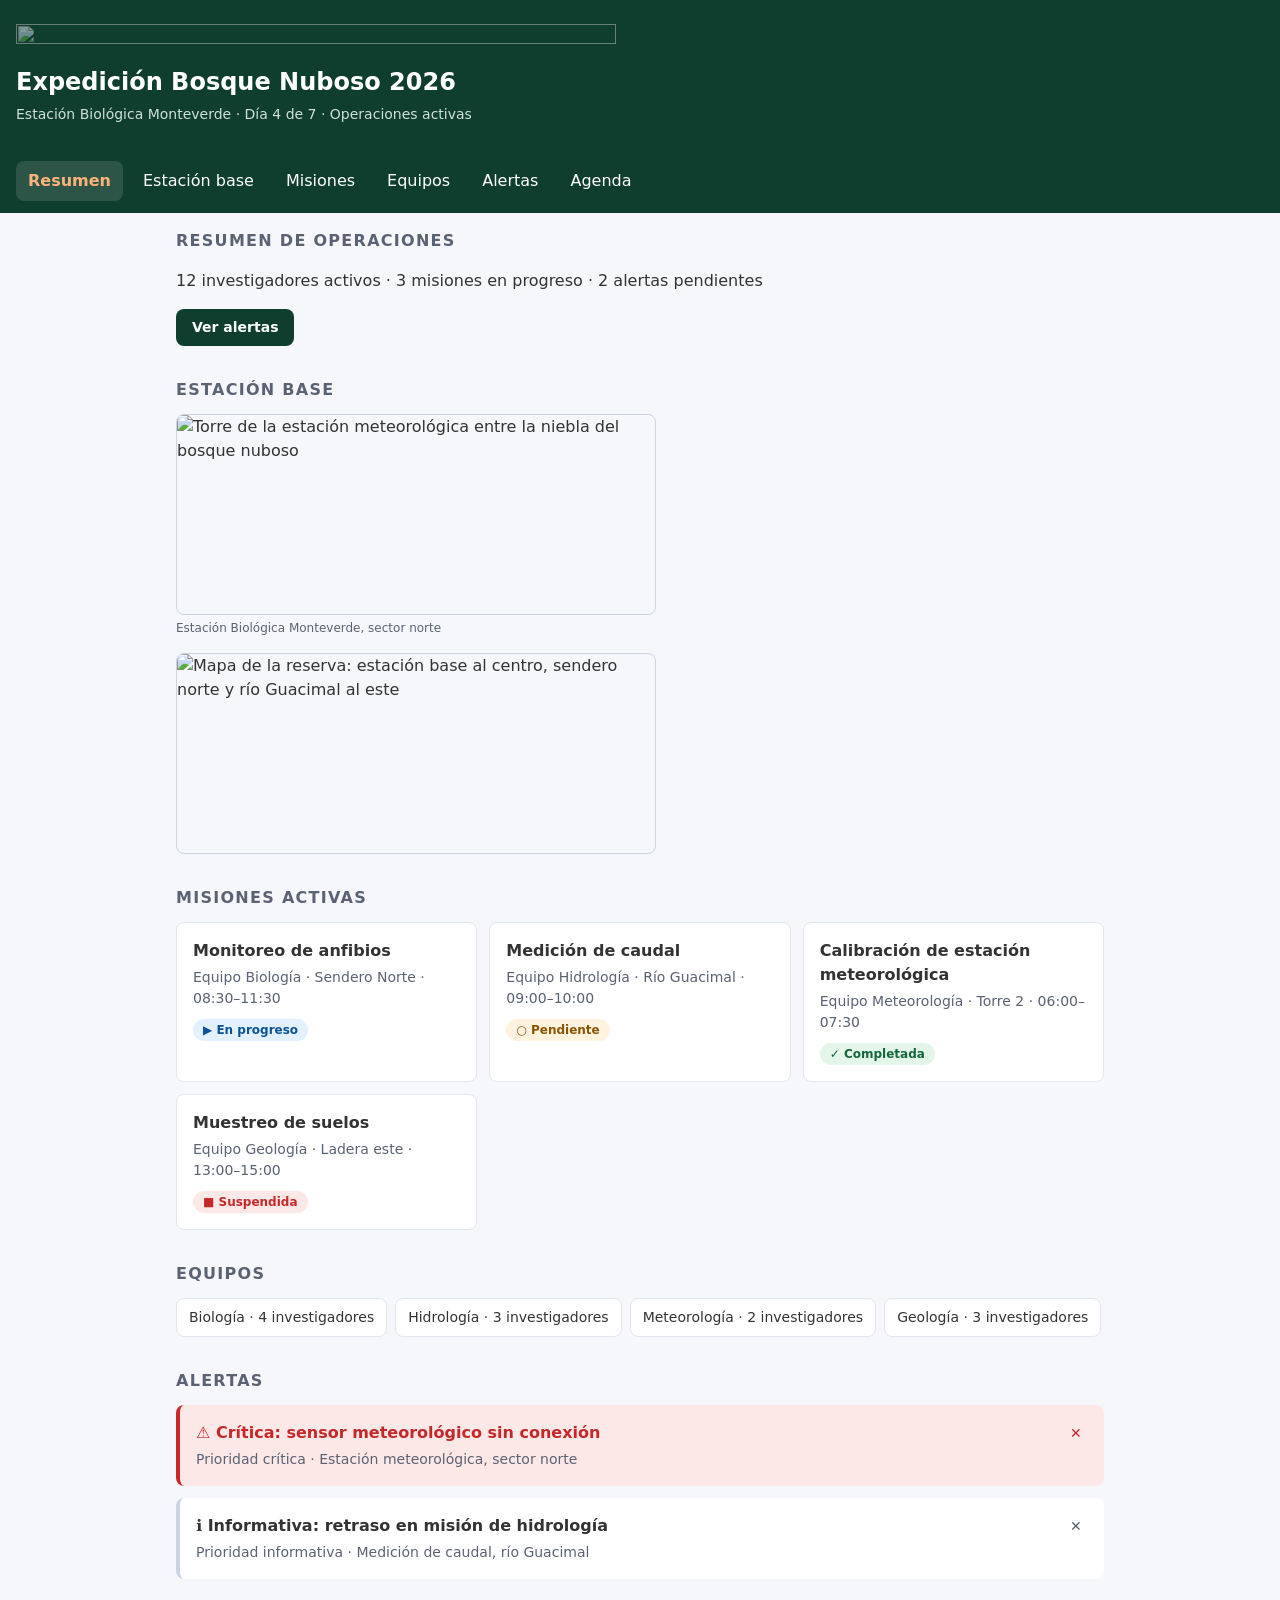
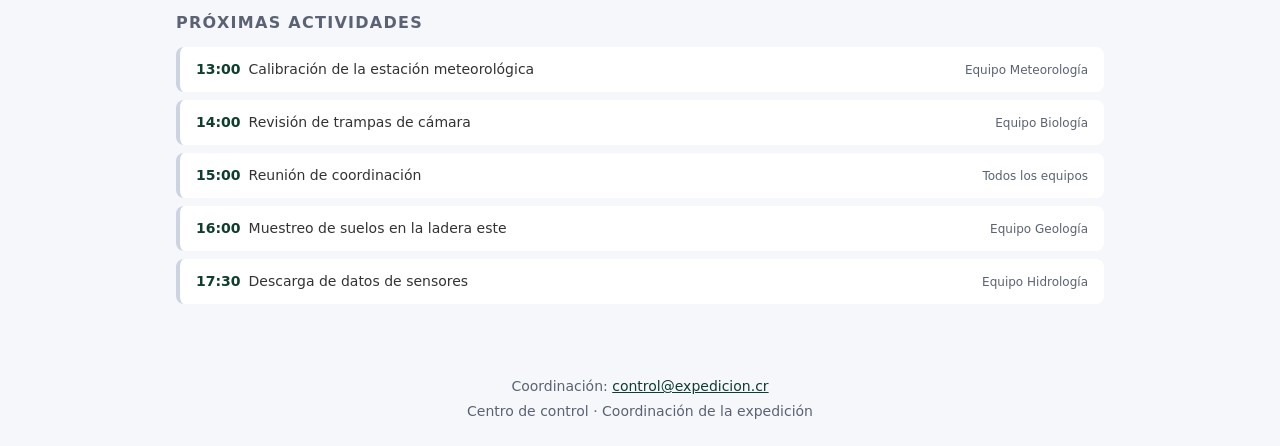
==== caso1/index.html @ a25b5329 "Agregar contraste y CSS basico para caso1" ====
<!DOCTYPE html>
<html lang="es">
<head>
  <meta charset="UTF-8">
  <meta name="viewport" content="width=device-width, initial-scale=1.0">
  <title>Centro de control · Expedición Bosque Nuboso 2026</title>
  <link rel="stylesheet" href="css/estilos.css">
</head>
<body>
<header>
  <img class="decorativa" src="https://placeholder.com" width="600" height="24" alt="">
  <h1>Expedición Bosque Nuboso 2026</h1>
  <p>Estación Biológica Monteverde · Día 4 de 7 · Operaciones activas</p>
</header>
<nav class="nav" aria-label="Principal">
  <ul class="nav__lista">
    <li><a class="nav__enlace" href="#resumen" aria-current="page">Resumen</a></li>
    <li><a class="nav__enlace" href="#estacion">Estación base</a></li>
    <li><a class="nav__enlace" href="#misiones">Misiones</a></li>
    <li><a class="nav__enlace" href="#equipos">Equipos</a></li>
    <li><a class="nav__enlace" href="#alertas">Alertas</a></li>
    <li><a class="nav__enlace" href="#agenda">Agenda</a></li>
  </ul>
</nav>
<main id="contenido">
  <section id="resumen" aria-labelledby="t-resumen">
    <h2 id="t-resumen">Resumen de operaciones</h2>
    <p>12 investigadores activos · 3 misiones en progreso · 2 alertas pendientes</p>
    <a class="boton" href="#alertas">Ver alertas</a>
  </section>

  <section id="estacion" aria-labelledby="t-estacion">
    <h2 id="t-estacion">Estación base</h2>

    <figure>
      <img class="foto"
           src="https://placeholder.com"
           width="480" height="200"
           alt="Torre de la estación meteorológica entre la niebla del bosque nuboso">
      <figcaption>Estación Biológica Monteverde, sector norte</figcaption>
    </figure>

    <img class="mapa"
         src="https://placeholder.com"
         width="480" height="200"
         alt="Mapa de la reserva: estación base al centro, sendero norte y río Guacimal al este">
  </section>

  <section id="misiones" aria-labelledby="t-misiones">
    <h2 id="t-misiones">Misiones activas</h2>
    <ul class="misiones">
      <li><article>
        <h3>Monitoreo de anfibios</h3>
        <p>Equipo Biología · Sendero Norte · <time datetime="08:30">08:30</time>–<time datetime="11:30">11:30</time></p>
        <span class="estado estado--progreso"><span aria-hidden="true">▶</span> En progreso</span>
      </article></li>
      <li><article>
        <h3>Medición de caudal</h3>
        <p>Equipo Hidrología · Río Guacimal · <time datetime="09:00">09:00</time>–<time datetime="10:00">10:00</time></p>
        <span class="estado estado--pendiente"><span aria-hidden="true">○</span> Pendiente</span>
      </article></li>
      <li><article>
        <h3>Calibración de estación meteorológica</h3>
        <p>Equipo Meteorología · Torre 2 · <time datetime="06:00">06:00</time>–<time datetime="07:30">07:30</time></p>
        <span class="estado estado--completada"><span aria-hidden="true">✓</span> Completada</span>
      </article></li>
      <li><article>
        <h3>Muestreo de suelos</h3>
        <p>Equipo Geología · Ladera este · <time datetime="13:00">13:00</time>–<time datetime="15:00">15:00</time></p>
        <span class="estado estado--suspendida"><span aria-hidden="true">■</span> Suspendida</span>
      </article></li>
    </ul>
  </section>

  <section id="equipos" aria-labelledby="t-equipos">
    <h2 id="t-equipos">Equipos</h2>
    <ul class="equipos">
      <li>Biología · 4 investigadores</li>
      <li>Hidrología · 3 investigadores</li>
      <li>Meteorología · 2 investigadores</li>
      <li>Geología · 3 investigadores</li>
    </ul>
  </section>

  <section id="alertas" aria-labelledby="t-alertas">
    <h2 id="t-alertas">Alertas</h2>

    <article class="alerta alerta--critica">
      <h3 class="alerta__titulo"><span aria-hidden="true">⚠</span> Crítica: sensor meteorológico sin conexión</h3>
      <p class="alerta__texto">Prioridad crítica · Estación meteorológica, sector norte</p>
      <button type="button" class="cerrar" aria-label="Cerrar alerta: sensor meteorológico sin conexión">
        <span aria-hidden="true">✕</span>
      </button>
    </article>

    <article class="alerta">
      <h3 class="alerta__titulo"><span aria-hidden="true">ℹ</span> Informativa: retraso en misión de hidrología</h3>
      <p class="alerta__texto">Prioridad informativa · Medición de caudal, río Guacimal</p>
      <button type="button" class="cerrar" aria-label="Cerrar alerta: retraso en misión de hidrología">
        <span aria-hidden="true">✕</span>
      </button>
    </article>
  </section>

  <section id="agenda" aria-labelledby="t-agenda">
    <h2 id="t-agenda">Próximas actividades</h2>
    <ol class="agenda">
      <li><time datetime="13:00">13:00</time> Calibración de la estación meteorológica <span class="equipo">Equipo Meteorología</span></li>
      <li><time datetime="14:00">14:00</time> Revisión de trampas de cámara <span class="equipo">Equipo Biología</span></li>
      <li><time datetime="15:00">15:00</time> Reunión de coordinación <span class="equipo">Todos los equipos</span></li>
      <li><time datetime="16:00">16:00</time> Muestreo de suelos en la ladera este <span class="equipo">Equipo Geología</span></li>
      <li><time datetime="17:30">17:30</time> Descarga de datos de sensores <span class="equipo">Equipo Hidrología</span></li>
    </ol>
  </section>

</main>

<footer>
  <address>Coordinación: <a href="mailto:control@expedicion.cr">control@expedicion.cr</a></address>
  <p>Centro de control · Coordinación de la expedición</p>
</footer>

</body>
</html>
---- caso1/css/estilos.css ----
*, *::before, *::after { box-sizing: border-box; }

:root {
  /* Colores */
  --color-primario: #0f3d2e;
  /* Fondo y superficies */
  --color-fondo: #f6f7fb;
  --color-superficie: #fff;
  --color-borde: #cdd3e3;
  /* Texto */
  --color-texto: #1f2430;
  --color-texto-suave: #5b6273;
  --color-texto-invertido: #fff;
  /* Espaciado */
  --espacio-2: .5rem;
  --espacio-3: 1rem;
  --espacio-4: 1.5rem;
  /* Radios */
  --radio: .75rem;
}

/*  Base  */
body {
    margin: 0;
    font-family: system-ui, sans-serif;
    background: #f6f7fb;
    color: #333;
    line-height: 1.5;
}

main {
    max-width: 60rem;
    margin: 0 auto;
    padding: 1rem;
}

main section {
    margin-bottom: 2rem;
}

h2 {
    margin: 0 0 .75rem;
    font-size: 1rem;
    text-transform: uppercase;
    letter-spacing: .08em;
    color: #5b6273;
}

img {
    max-width: 100%;
    height: auto;
}

/*  Cabecera  */
header {
    background: #0f3d2e;
    color: #fff;
    padding: 1.5rem 1rem;
}

header h1 {
    margin: 0 0 .25rem;
    font-size: 1.5rem;
}

header p {
    margin: 0;
    font-size: .875rem;
    color: #cfe0d8;
}

.decorativa {
    display: block;
    margin-bottom: 1rem;
    opacity: .5;
}

/*  Navegación  */
.nav {
    background: #0f3d2e;
    padding: .75rem 1rem;
}

.nav__lista {
    list-style: none;
    margin: 0;
    padding: 0;
    display: flex;
    flex-wrap: wrap;
    gap: .5rem;
}

.nav__enlace {
    color: #fff;
    text-decoration: none;
    display: block;
    padding: .5rem .75rem;
    border-radius: .5rem;
}

.nav__enlace:hover,
.nav__enlace:focus-visible {
    background: rgba(255, 255, 255, .2);
    outline: 2px solid #ffd54f;
    outline-offset: 2px;
}

.nav__enlace[aria-current="page"] {
    color: #ffb27a;
    background: rgba(255, 255, 255, .12);
    font-weight: 700;
}

/*  Botón  */
.boton {
    display: inline-block;
    padding: .5rem 1rem;
    border-radius: .5rem;
    background: #0f3d2e;
    color: #fff;
    text-decoration: none;
    font-size: .875rem;
    font-weight: 600;
}

.boton:hover {
    background: #17553f;
}

.boton:focus-visible {
    outline: 2px solid #ffd54f;
    outline-offset: 2px;
}

/*  Imágenes de la estación  */
figure {
    margin: 0 0 1rem;
}

figcaption {
    margin-top: .25rem;
    font-size: .75rem;
    color: #5b6273;
}

.foto,
.mapa {
    display: block;
    border-radius: .5rem;
    border: 1px solid #cdd3e3;
}

/*  Misiones  */
.misiones {
    list-style: none;
    margin: 0;
    padding: 0;
    display: grid;
    gap: .75rem;
    grid-template-columns: repeat(auto-fill, minmax(16rem, 1fr));
}

.misiones article {
    height: 100%;
    background: #fff;
    border: 1px solid #e3e6ef;
    border-radius: .5rem;
    padding: 1rem;
}

.misiones h3 {
    margin: 0 0 .25rem;
    font-size: 1rem;
    color: #333;
}

.misiones p {
    margin: 0 0 .5rem;
    font-size: .875rem;
    color: #5b6273;
}

/* Estado: base */
.estado {
    display: inline-block;
    padding: .125rem .625rem;
    border-radius: 999px;
    font-size: .75rem;
    font-weight: 600;
    background: #eceef5;
    color: #5b6273;
}

/* Modificadores */
.estado--progreso {
    background: #e3f0ff;
    color: #0b5394;
}

.estado--pendiente {
    background: #fff3e0;
    color: #8a5300;
}

.estado--completada {
    background: #e4f5ea;
    color: #14663c;
}

.estado--suspendida {
    background: #fde8e8;
    color: #c62828;
}

/*  Equipos  */
.equipos {
    list-style: none;
    margin: 0;
    padding: 0;
    display: flex;
    flex-wrap: wrap;
    gap: .5rem;
}

.equipos li {
    background: #fff;
    border: 1px solid #e3e6ef;
    border-radius: .5rem;
    padding: .5rem .75rem;
    font-size: .875rem;
}

/*  Alertas  */

/* Base del componente */
.alerta {
    position: relative;
    background: #fff;
    border-left: 4px solid #cdd3e3;
    padding: 1rem;
    padding-right: 3.5rem;
    margin-bottom: .75rem;
    border-radius: .5rem;
}

.alerta__titulo {
    margin: 0 0 .25rem;
    font-size: 1rem;
    color: #333;
}

.alerta__texto {
    margin: 0;
    font-size: .875rem;
    color: #5b6273;
}

.cerrar {
    position: absolute;
    top: .75rem;
    right: .75rem;
    width: 2rem;
    height: 2rem;
    display: grid;
    place-items: center;
    border: 0;
    border-radius: .5rem;
    background: transparent;
    color: #5b6273;
    font-size: .875rem;
    line-height: 1;
    cursor: pointer;
}

.cerrar:hover {
    background: #eceef5;
}

.cerrar:focus-visible {
    outline: 2px solid #0f3d2e;
    outline-offset: 2px;
}

/* Modificadores */
.alerta--critica {
    background: #fde8e8;
    border-left-color: #c62828;
}

.alerta--critica .alerta__titulo {
    color: #c62828;
}

.alerta--critica .cerrar {
    color: #c62828;
}

.alerta--critica .cerrar:hover {
    background: #f8d4d4;
}

/*  Agenda  */
.agenda {
    list-style: none;
    margin: 0;
    padding: 0;
}

.agenda li {
    display: flex;
    flex-wrap: wrap;
    align-items: baseline;
    gap: .5rem;
    background: #fff;
    border-left: 4px solid #cdd3e3;
    border-radius: .5rem;
    padding: .75rem 1rem;
    margin-bottom: .5rem;
    font-size: .875rem;
}

.agenda time {
    font-weight: 700;
    font-variant-numeric: tabular-nums;
    color: #0f3d2e;
}

.equipo {
    margin-left: auto;
    font-size: .75rem;
    color: #5b6273;
}

/*  Pie  */
footer {
    padding: 1.5rem 1rem;
    text-align: center;
    font-size: .875rem;
    color: #5b6273;
}

footer p {
    margin: .25rem 0 0;
}

address {
    font-style: normal;
}

footer a {
    color: #0f3d2e;
}
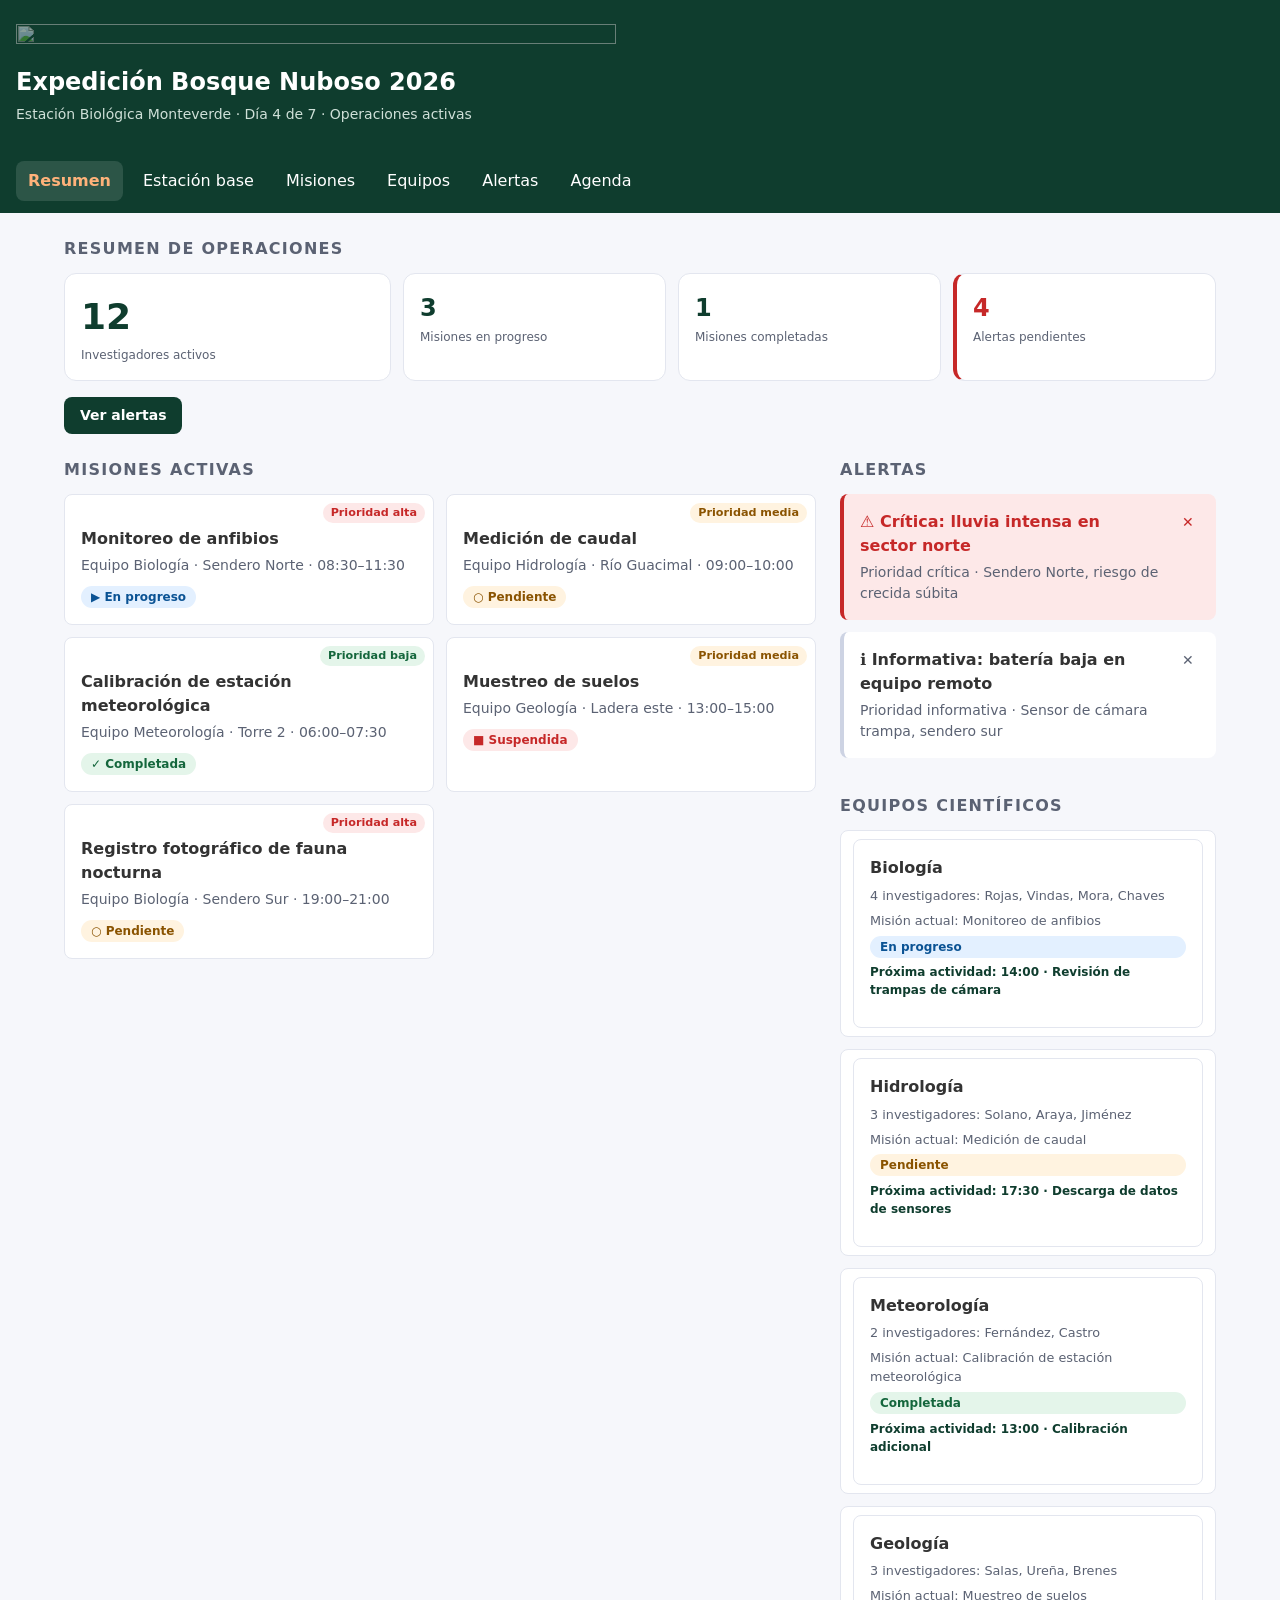
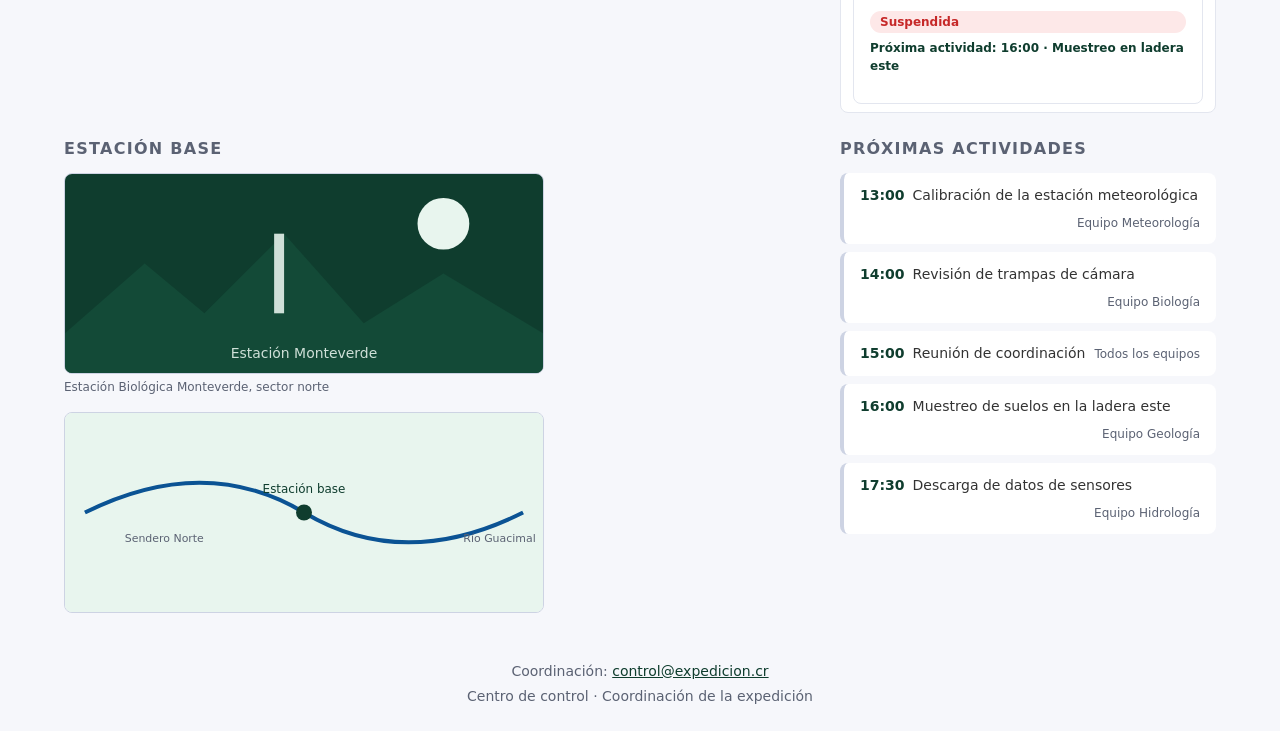
==== commit 67ba691a: "Ajuste en alertas y media CSS para caso 1" ====
--- a/caso1/index.html
+++ b/caso1/index.html
@@ -23,83 +23,142 @@
   </ul>
 </nav>
 <main id="contenido">
-  <section id="resumen" aria-labelledby="t-resumen">
-    <h2 id="t-resumen">Resumen de operaciones</h2>
-    <p>12 investigadores activos · 3 misiones en progreso · 2 alertas pendientes</p>
-    <a class="boton" href="#alertas">Ver alertas</a>
-  </section>
+<section id="resumen" aria-labelledby="t-resumen">
+  <h2 id="t-resumen">Resumen de operaciones</h2>
+  <ul class="indicadores">
+    <li class="indicador indicador--grande">
+      <span class="indicador__valor">12</span>
+      <span class="indicador__etiqueta">Investigadores activos</span>
+    </li>
+    <li class="indicador">
+      <span class="indicador__valor">3</span>
+      <span class="indicador__etiqueta">Misiones en progreso</span>
+    </li>
+    <li class="indicador">
+      <span class="indicador__valor">1</span>
+      <span class="indicador__etiqueta">Misiones completadas</span>
+    </li>
+    <li class="indicador indicador--alerta">
+      <span class="indicador__valor">4</span>
+      <span class="indicador__etiqueta">Alertas pendientes</span>
+    </li>
+  </ul>
+  <a class="boton" href="#alertas">Ver alertas</a>
+</section>
 
   <section id="estacion" aria-labelledby="t-estacion">
     <h2 id="t-estacion">Estación base</h2>
 
     <figure>
       <img class="foto"
-           src="https://placeholder.com"
+           src="img/estacion.svg"
            width="480" height="200"
            alt="Torre de la estación meteorológica entre la niebla del bosque nuboso">
       <figcaption>Estación Biológica Monteverde, sector norte</figcaption>
     </figure>
 
     <img class="mapa"
-         src="https://placeholder.com"
+        src="img/mapa.svg"
          width="480" height="200"
          alt="Mapa de la reserva: estación base al centro, sendero norte y río Guacimal al este">
   </section>
 
   <section id="misiones" aria-labelledby="t-misiones">
     <h2 id="t-misiones">Misiones activas</h2>
-    <ul class="misiones">
-      <li><article>
-        <h3>Monitoreo de anfibios</h3>
-        <p>Equipo Biología · Sendero Norte · <time datetime="08:30">08:30</time>–<time datetime="11:30">11:30</time></p>
-        <span class="estado estado--progreso"><span aria-hidden="true">▶</span> En progreso</span>
-      </article></li>
-      <li><article>
-        <h3>Medición de caudal</h3>
-        <p>Equipo Hidrología · Río Guacimal · <time datetime="09:00">09:00</time>–<time datetime="10:00">10:00</time></p>
-        <span class="estado estado--pendiente"><span aria-hidden="true">○</span> Pendiente</span>
-      </article></li>
-      <li><article>
-        <h3>Calibración de estación meteorológica</h3>
-        <p>Equipo Meteorología · Torre 2 · <time datetime="06:00">06:00</time>–<time datetime="07:30">07:30</time></p>
-        <span class="estado estado--completada"><span aria-hidden="true">✓</span> Completada</span>
-      </article></li>
-      <li><article>
-        <h3>Muestreo de suelos</h3>
-        <p>Equipo Geología · Ladera este · <time datetime="13:00">13:00</time>–<time datetime="15:00">15:00</time></p>
-        <span class="estado estado--suspendida"><span aria-hidden="true">■</span> Suspendida</span>
-      </article></li>
-    </ul>
+<ul class="misiones">
+  <li><article>
+    <span class="prioridad prioridad--alta">Prioridad alta</span>
+    <h3>Monitoreo de anfibios</h3>
+    <p>Equipo Biología · Sendero Norte · <time datetime="08:30">08:30</time>–<time datetime="11:30">11:30</time></p>
+    <span class="estado estado--progreso"><span aria-hidden="true">▶</span> En progreso</span>
+  </article></li>
+  <li><article>
+    <span class="prioridad prioridad--media">Prioridad media</span>
+    <h3>Medición de caudal</h3>
+    <p>Equipo Hidrología · Río Guacimal · <time datetime="09:00">09:00</time>–<time datetime="10:00">10:00</time></p>
+    <span class="estado estado--pendiente"><span aria-hidden="true">○</span> Pendiente</span>
+  </article></li>
+  <li><article>
+    <span class="prioridad prioridad--baja">Prioridad baja</span>
+    <h3>Calibración de estación meteorológica</h3>
+    <p>Equipo Meteorología · Torre 2 · <time datetime="06:00">06:00</time>–<time datetime="07:30">07:30</time></p>
+    <span class="estado estado--completada"><span aria-hidden="true">✓</span> Completada</span>
+  </article></li>
+  <li><article>
+    <span class="prioridad prioridad--media">Prioridad media</span>
+    <h3>Muestreo de suelos</h3>
+    <p>Equipo Geología · Ladera este · <time datetime="13:00">13:00</time>–<time datetime="15:00">15:00</time></p>
+    <span class="estado estado--suspendida"><span aria-hidden="true">■</span> Suspendida</span>
+  </article></li>
+  <li><article>
+    <span class="prioridad prioridad--alta">Prioridad alta</span>
+    <h3>Registro fotográfico de fauna nocturna</h3>
+    <p>Equipo Biología · Sendero Sur · <time datetime="19:00">19:00</time>–<time datetime="21:00">21:00</time></p>
+    <span class="estado estado--pendiente"><span aria-hidden="true">○</span> Pendiente</span>
+  </article></li>
+</ul>
   </section>
 
-  <section id="equipos" aria-labelledby="t-equipos">
-    <h2 id="t-equipos">Equipos</h2>
-    <ul class="equipos">
-      <li>Biología · 4 investigadores</li>
-      <li>Hidrología · 3 investigadores</li>
-      <li>Meteorología · 2 investigadores</li>
-      <li>Geología · 3 investigadores</li>
-    </ul>
-  </section>
+<section id="equipos" aria-labelledby="t-equipos">
+  <h2 id="t-equipos">Equipos científicos</h2>
+  <ul class="equipos">
+    <li class="equipo-tarjeta">
+      <article>
+        <h3>Biología</h3>
+        <p class="equipo-tarjeta__dato">4 investigadores: Rojas, Vindas, Mora, Chaves</p>
+        <p class="equipo-tarjeta__dato">Misión actual: Monitoreo de anfibios</p>
+        <span class="estado estado--progreso">En progreso</span>
+        <p class="equipo-tarjeta__proxima">Próxima actividad: 14:00 · Revisión de trampas de cámara</p>
+      </article>
+    </li>
+    <li class="equipo-tarjeta">
+      <article>
+        <h3>Hidrología</h3>
+        <p class="equipo-tarjeta__dato">3 investigadores: Solano, Araya, Jiménez</p>
+        <p class="equipo-tarjeta__dato">Misión actual: Medición de caudal</p>
+        <span class="estado estado--pendiente">Pendiente</span>
+        <p class="equipo-tarjeta__proxima">Próxima actividad: 17:30 · Descarga de datos de sensores</p>
+      </article>
+    </li>
+    <li class="equipo-tarjeta">
+      <article>
+        <h3>Meteorología</h3>
+        <p class="equipo-tarjeta__dato">2 investigadores: Fernández, Castro</p>
+        <p class="equipo-tarjeta__dato">Misión actual: Calibración de estación meteorológica</p>
+        <span class="estado estado--completada">Completada</span>
+        <p class="equipo-tarjeta__proxima">Próxima actividad: 13:00 · Calibración adicional</p>
+      </article>
+    </li>
+    <li class="equipo-tarjeta">
+      <article>
+        <h3>Geología</h3>
+        <p class="equipo-tarjeta__dato">3 investigadores: Salas, Ureña, Brenes</p>
+        <p class="equipo-tarjeta__dato">Misión actual: Muestreo de suelos</p>
+        <span class="estado estado--suspendida">Suspendida</span>
+        <p class="equipo-tarjeta__proxima">Próxima actividad: 16:00 · Muestreo en ladera este</p>
+      </article>
+    </li>
+  </ul>
+</section>
 
   <section id="alertas" aria-labelledby="t-alertas">
     <h2 id="t-alertas">Alertas</h2>
 
-    <article class="alerta alerta--critica">
-      <h3 class="alerta__titulo"><span aria-hidden="true">⚠</span> Crítica: sensor meteorológico sin conexión</h3>
-      <p class="alerta__texto">Prioridad crítica · Estación meteorológica, sector norte</p>
-      <button type="button" class="cerrar" aria-label="Cerrar alerta: sensor meteorológico sin conexión">
-        <span aria-hidden="true">✕</span>
-      </button>
-    </article>
+<article class="alerta alerta--critica">
+  <h3 class="alerta__titulo"><span aria-hidden="true">⚠</span> Crítica: lluvia intensa en sector norte</h3>
+  <p class="alerta__texto">Prioridad crítica · Sendero Norte, riesgo de crecida súbita</p>
+  <button type="button" class="cerrar" aria-label="Cerrar alerta: lluvia intensa en sector norte">
+    <span aria-hidden="true">✕</span>
+  </button>
+</article>
 
-    <article class="alerta">
-      <h3 class="alerta__titulo"><span aria-hidden="true">ℹ</span> Informativa: retraso en misión de hidrología</h3>
-      <p class="alerta__texto">Prioridad informativa · Medición de caudal, río Guacimal</p>
-      <button type="button" class="cerrar" aria-label="Cerrar alerta: retraso en misión de hidrología">
-        <span aria-hidden="true">✕</span>
-      </button>
-    </article>
+<article class="alerta">
+  <h3 class="alerta__titulo"><span aria-hidden="true">ℹ</span> Informativa: batería baja en equipo remoto</h3>
+  <p class="alerta__texto">Prioridad informativa · Sensor de cámara trampa, sendero sur</p>
+  <button type="button" class="cerrar" aria-label="Cerrar alerta: batería baja en equipo remoto">
+    <span aria-hidden="true">✕</span>
+  </button>
+</article>
   </section>
 
   <section id="agenda" aria-labelledby="t-agenda">
--- a/caso1/css/estilos.css
+++ b/caso1/css/estilos.css
@@ -349,4 +349,157 @@
 
 footer a {
     color: #0f3d2e;
+}
+
+/* Indicadores del resumen */
+.indicadores {
+    list-style: none;
+    margin: 0 0 1rem;
+    padding: 0;
+    display: flex;
+    flex-wrap: wrap;
+    gap: .75rem;
+}
+
+.indicador {
+    background: #fff;
+    border: 1px solid #e3e6ef;
+    border-radius: var(--radio);
+    padding: var(--espacio-3);
+    display: flex;
+    flex-direction: column;
+    gap: .15rem;
+    flex: 1 1 8rem;
+}
+
+.indicador__valor {
+    font-size: 1.5rem;
+    font-weight: 700;
+    color: var(--color-primario);
+}
+
+.indicador__etiqueta {
+    font-size: .75rem;
+    color: var(--color-texto-suave);
+}
+
+/* No todos del mismo tamaño */
+.indicador--grande {
+    flex-basis: 12rem;
+}
+
+.indicador--grande .indicador__valor {
+    font-size: 2.25rem;
+}
+
+.indicador--alerta {
+    border-left: 4px solid #c62828;
+}
+
+.indicador--alerta .indicador__valor {
+    color: #c62828;
+}
+
+.misiones article {
+    position: relative;
+    padding-top: 2rem; 
+}
+
+.prioridad {
+    position: absolute;
+    top: .5rem;
+    right: .5rem;
+    font-size: .7rem;
+    font-weight: 700;
+    padding: .1rem .5rem;
+    border-radius: 999px;
+    background: #eceef5;
+    color: var(--color-texto-suave);
+}
+
+.prioridad--alta { background: #fde8e8; color: #c62828; }
+.prioridad--media { background: #fff3e0; color: #8a5300; }
+.prioridad--baja { background: #e4f5ea; color: #14663c; }
+
+/*  Equipos  */
+.equipos {
+    list-style: none;
+    margin: 0;
+    padding: 0;
+    display: grid;
+    gap: .75rem;
+    grid-template-columns: repeat(auto-fit, minmax(14rem, 1fr));
+}
+
+.equipo-tarjeta article {
+    height: 100%;
+    background: #fff;
+    border: 1px solid #e3e6ef;
+    border-radius: .5rem;
+    padding: 1rem;
+    display: flex;
+    flex-direction: column;
+    gap: .35rem;
+}
+
+.equipo-tarjeta h3 {
+    margin: 0;
+    font-size: 1rem;
+}
+
+.equipo-tarjeta__dato {
+    margin: 0;
+    font-size: .8rem;
+    color: var(--color-texto-suave);
+}
+
+.equipo-tarjeta__proxima {
+    margin-top: auto;
+    font-size: .75rem;
+    color: var(--color-primario);
+    font-weight: 600;
+}
+
+/*  Posicionamiento: nav siempre visible mientras se hace scroll  */
+.nav {
+    position: sticky;
+    top: 0;
+    z-index: 20;
+}
+
+/*  Tablet (601–1024px)  */
+@media (min-width: 601px) {
+    .indicadores {
+        flex-wrap: nowrap;
+    }
+    main {
+        padding: 1.5rem;
+    }
+}
+
+/*  Escritorio (>1024px) — Grid obligatorio para la estructura principal  */
+@media (min-width: 1025px) {
+    main {
+        max-width: 75rem;
+        display: grid;
+        grid-template-columns: 2fr 1fr;
+        grid-template-areas:
+            "resumen   resumen"
+            "misiones  alertas"
+            "misiones  equipos"
+            "estacion  agenda";
+        gap: 1.5rem;
+        align-items: start;
+    }
+
+    main section {
+        margin-bottom: 0;
+    }
+
+    #resumen   { grid-area: resumen; }
+    #misiones  { grid-area: misiones; }
+    #alertas   { grid-area: alertas; }
+    #equipos   { grid-area: equipos; }
+    #estacion  { grid-area: estacion; }
+    #agenda    { grid-area: agenda; }
 }
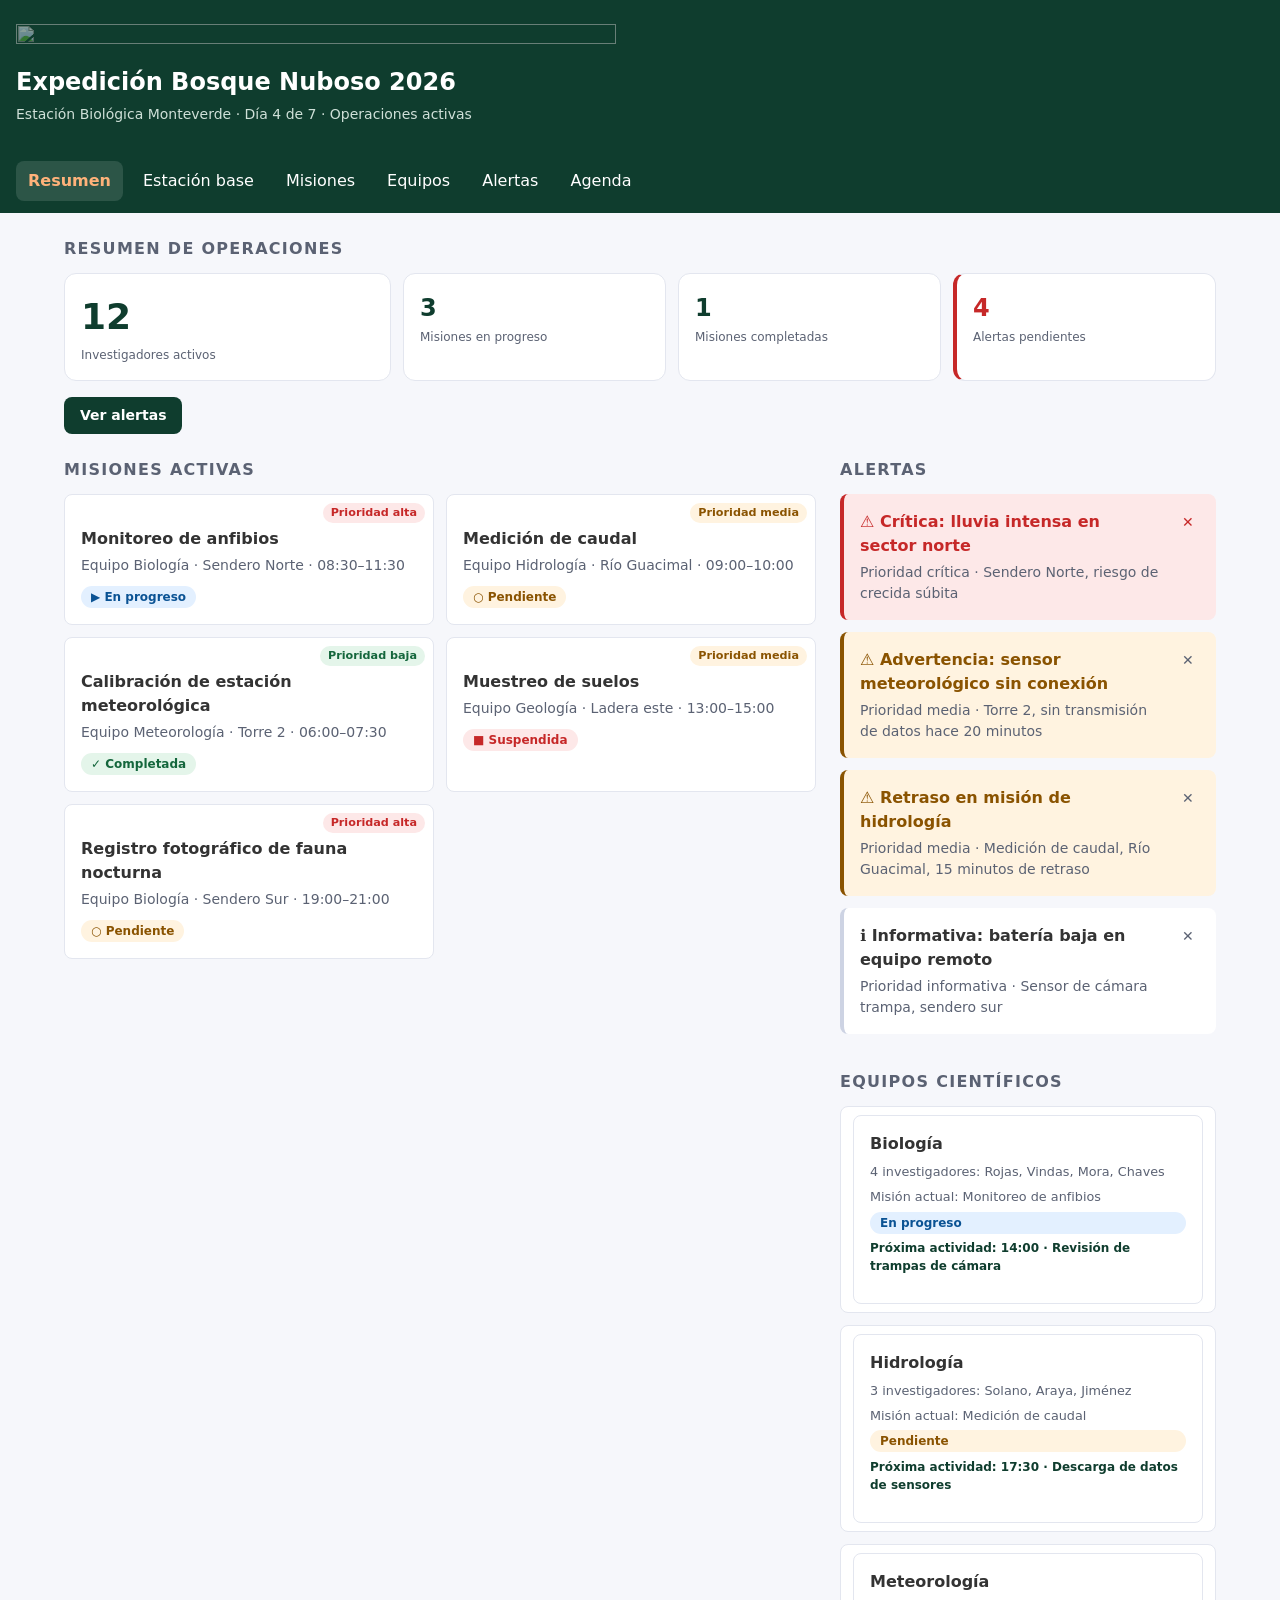
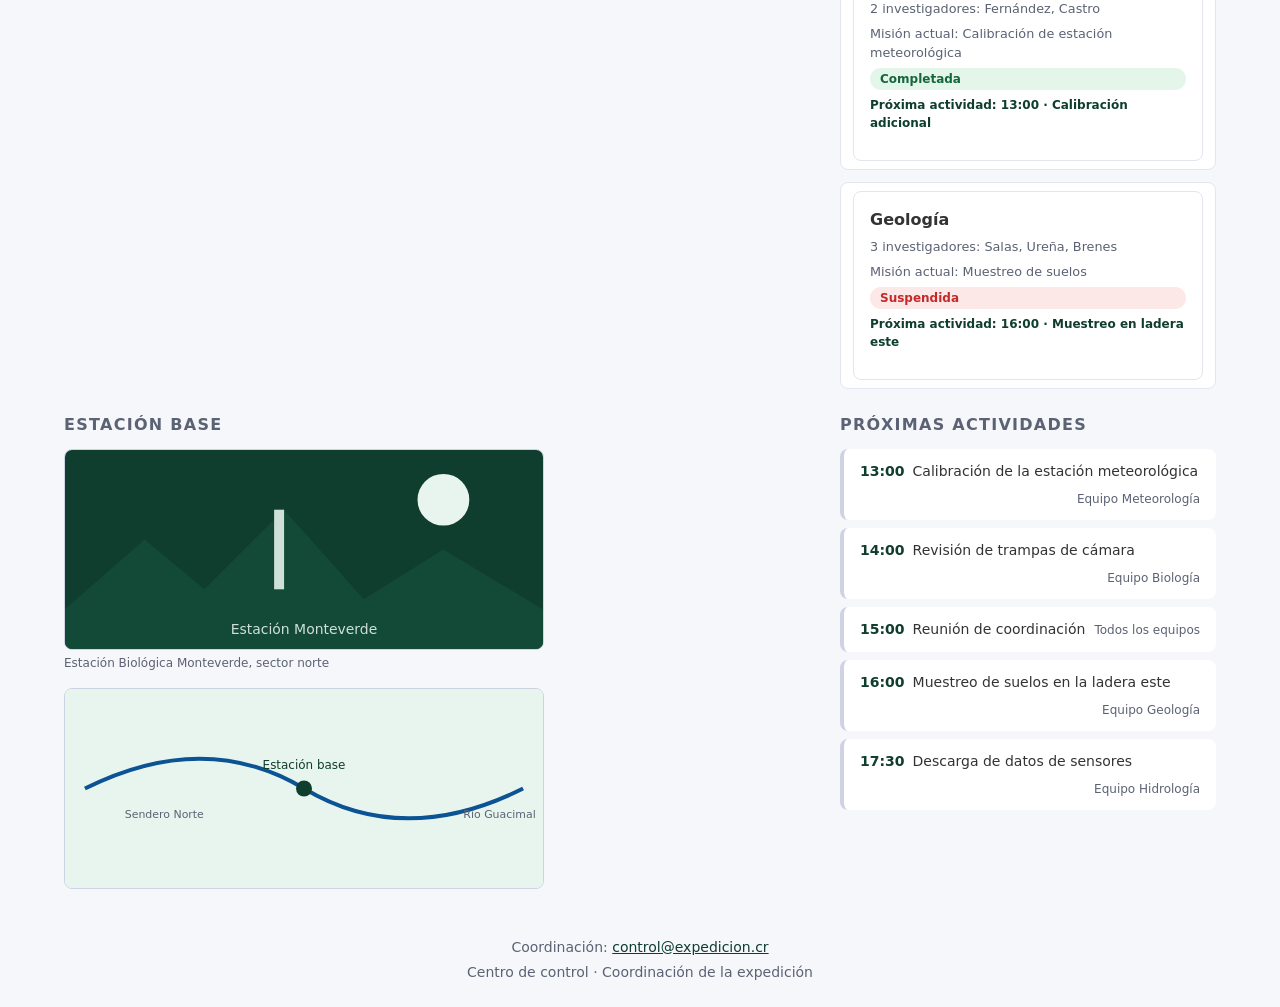
==== commit 1bd06f16: "Agregar 2 alertas adicionales en caso 1" ====
--- a/caso1/index.html
+++ b/caso1/index.html
@@ -141,7 +141,7 @@
   </ul>
 </section>
 
-  <section id="alertas" aria-labelledby="t-alertas">
+<section id="alertas" aria-labelledby="t-alertas">
     <h2 id="t-alertas">Alertas</h2>
 
 <article class="alerta alerta--critica">
@@ -151,7 +151,20 @@
     <span aria-hidden="true">✕</span>
   </button>
 </article>
-
+<article class="alerta alerta--advertencia">
+  <h3 class="alerta__titulo"><span aria-hidden="true">⚠</span> Advertencia: sensor meteorológico sin conexión</h3>
+  <p class="alerta__texto">Prioridad media · Torre 2, sin transmisión de datos hace 20 minutos</p>
+  <button type="button" class="cerrar" aria-label="Cerrar alerta: sensor meteorológico sin conexión">
+    <span aria-hidden="true">✕</span>
+  </button>
+</article>
+<article class="alerta alerta--advertencia">
+  <h3 class="alerta__titulo"><span aria-hidden="true">⚠</span> Retraso en misión de hidrología</h3>
+  <p class="alerta__texto">Prioridad media · Medición de caudal, Río Guacimal, 15 minutos de retraso</p>
+  <button type="button" class="cerrar" aria-label="Cerrar alerta: retraso en misión de hidrología">
+    <span aria-hidden="true">✕</span>
+  </button>
+</article>
 <article class="alerta">
   <h3 class="alerta__titulo"><span aria-hidden="true">ℹ</span> Informativa: batería baja en equipo remoto</h3>
   <p class="alerta__texto">Prioridad informativa · Sensor de cámara trampa, sendero sur</p>
@@ -159,7 +172,7 @@
     <span aria-hidden="true">✕</span>
   </button>
 </article>
-  </section>
+</section>
 
   <section id="agenda" aria-labelledby="t-agenda">
     <h2 id="t-agenda">Próximas actividades</h2>
--- a/caso1/css/estilos.css
+++ b/caso1/css/estilos.css
@@ -286,6 +286,11 @@
     background: #fde8e8;
     border-left-color: #c62828;
 }
+.alerta--advertencia {
+    background: #fff3e0;
+    border-left-color: #8a5300;
+}
+.alerta--advertencia .alerta__titulo { color: #8a5300; }
 
 .alerta--critica .alerta__titulo {
     color: #c62828;
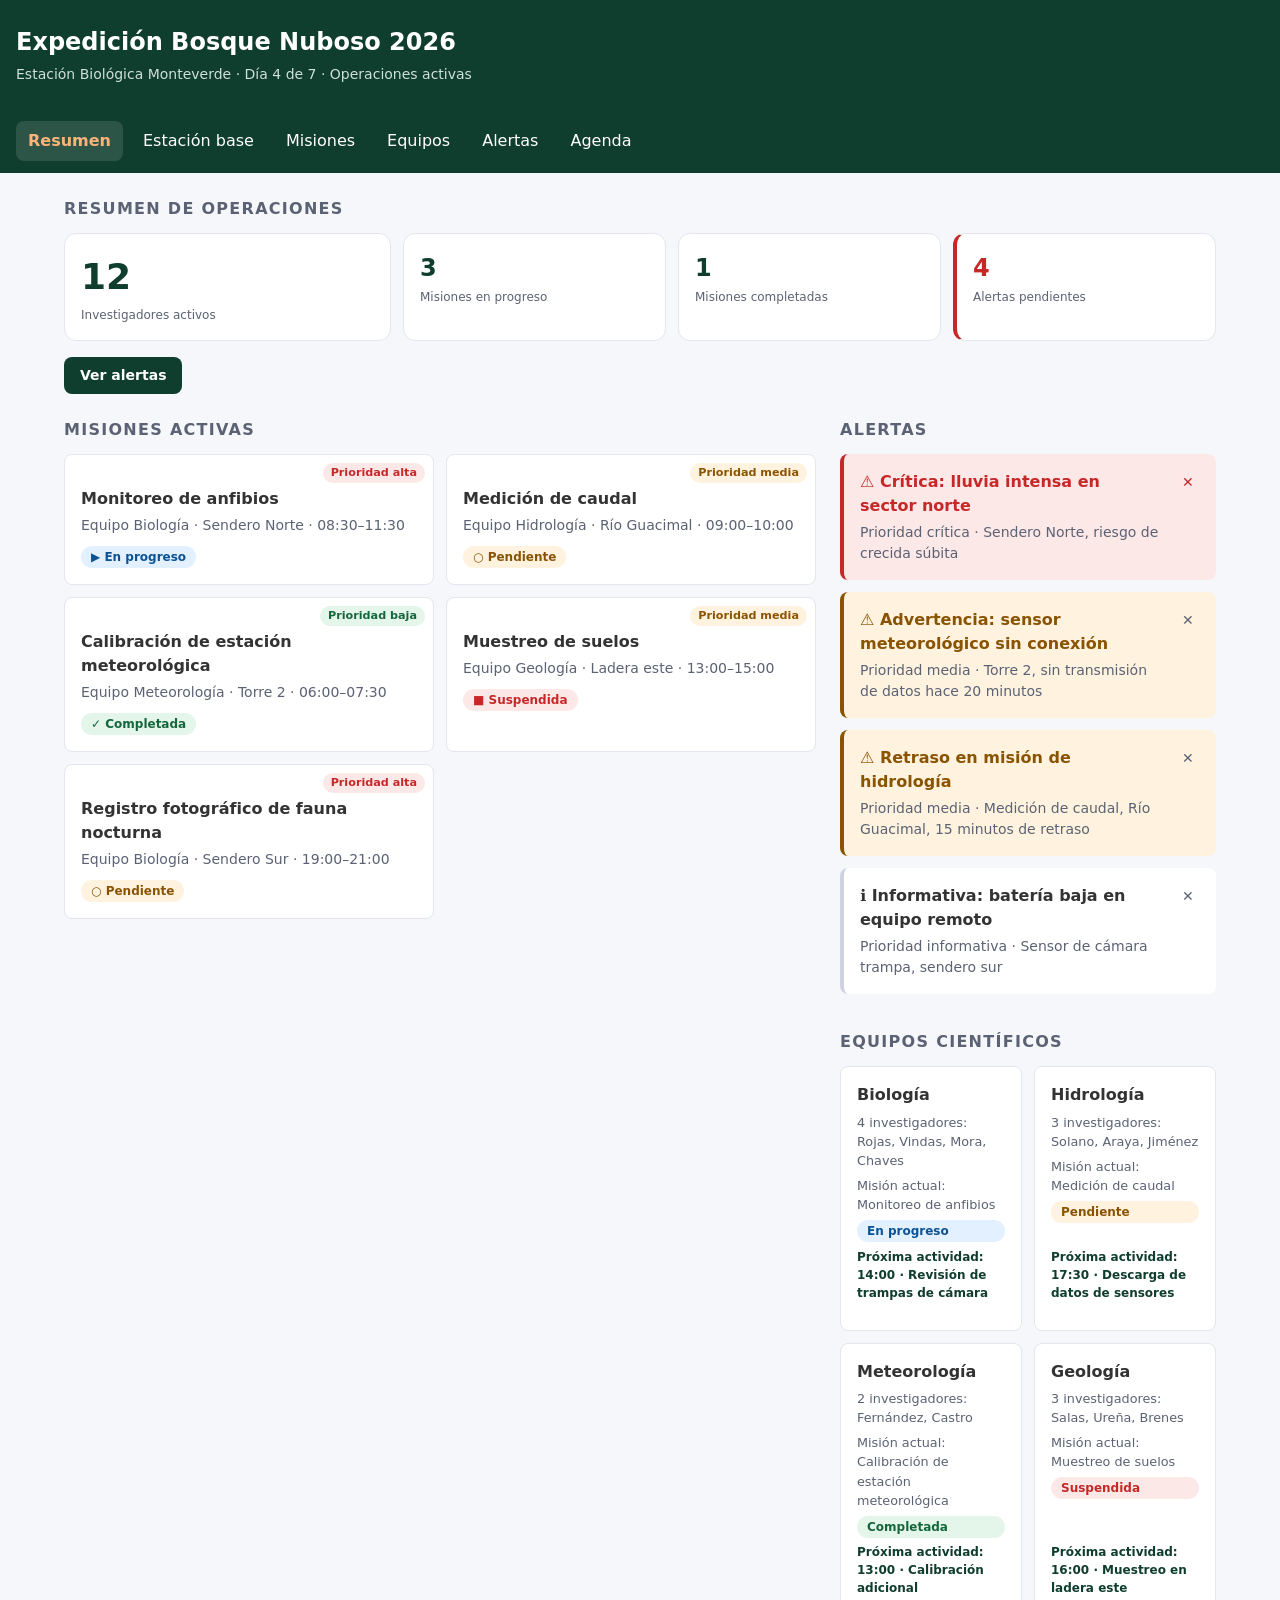
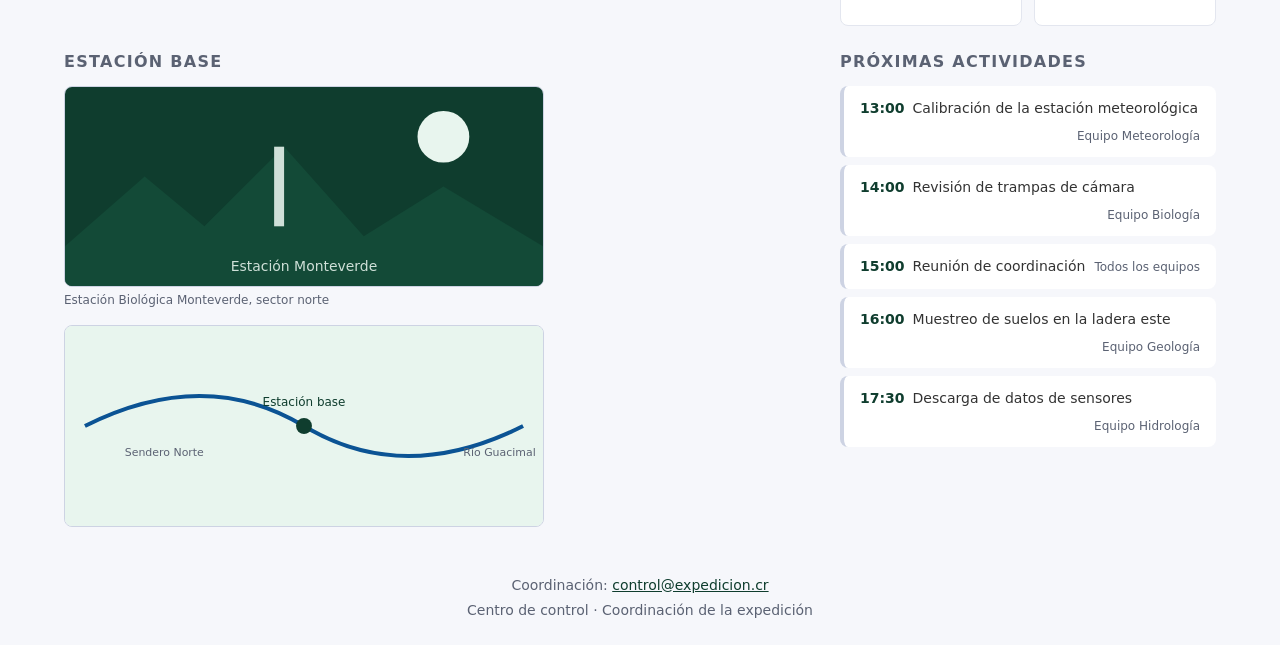
==== commit 61418caa: "Remover imagen cabecera en caso 1 y ajustes CSS" ====
--- a/caso1/index.html
+++ b/caso1/index.html
@@ -8,7 +8,6 @@
 </head>
 <body>
 <header>
-  <img class="decorativa" src="https://placeholder.com" width="600" height="24" alt="">
   <h1>Expedición Bosque Nuboso 2026</h1>
   <p>Estación Biológica Monteverde · Día 4 de 7 · Operaciones activas</p>
 </header>
--- a/caso1/css/estilos.css
+++ b/caso1/css/estilos.css
@@ -53,7 +53,7 @@
 
 /*  Cabecera  */
 header {
-    background: #0f3d2e;
+    background: var(--color-primario);
     color: #fff;
     padding: 1.5rem 1rem;
 }
@@ -69,15 +69,9 @@
     color: #cfe0d8;
 }
 
-.decorativa {
-    display: block;
-    margin-bottom: 1rem;
-    opacity: .5;
-}
-
 /*  Navegación  */
 .nav {
-    background: #0f3d2e;
+    background: var(--color-primario);
     padding: .75rem 1rem;
 }
 
@@ -116,7 +110,7 @@
     display: inline-block;
     padding: .5rem 1rem;
     border-radius: .5rem;
-    background: #0f3d2e;
+    background: var(--color-primario);
     color: #fff;
     text-decoration: none;
     font-size: .875rem;
@@ -210,24 +204,6 @@
 .estado--suspendida {
     background: #fde8e8;
     color: #c62828;
-}
-
-/*  Equipos  */
-.equipos {
-    list-style: none;
-    margin: 0;
-    padding: 0;
-    display: flex;
-    flex-wrap: wrap;
-    gap: .5rem;
-}
-
-.equipos li {
-    background: #fff;
-    border: 1px solid #e3e6ef;
-    border-radius: .5rem;
-    padding: .5rem .75rem;
-    font-size: .875rem;
 }
 
 /*  Alertas  */
@@ -277,7 +253,7 @@
 }
 
 .cerrar:focus-visible {
-    outline: 2px solid #0f3d2e;
+    outline: 2px solid var(--color-primario);
     outline-offset: 2px;
 }
 
@@ -327,7 +303,7 @@
 .agenda time {
     font-weight: 700;
     font-variant-numeric: tabular-nums;
-    color: #0f3d2e;
+    color: var(--color-primario);
 }
 
 .equipo {
@@ -353,7 +329,7 @@
 }
 
 footer a {
-    color: #0f3d2e;
+    color: var(--color-primario);
 }
 
 /* Indicadores del resumen */
@@ -479,6 +455,12 @@
     }
     main {
         padding: 1.5rem;
+    }
+    .misiones {
+        grid-template-columns: repeat(2, 1fr);
+    }
+    .equipos {
+        grid-template-columns: repeat(2, 1fr);
     }
 }
 
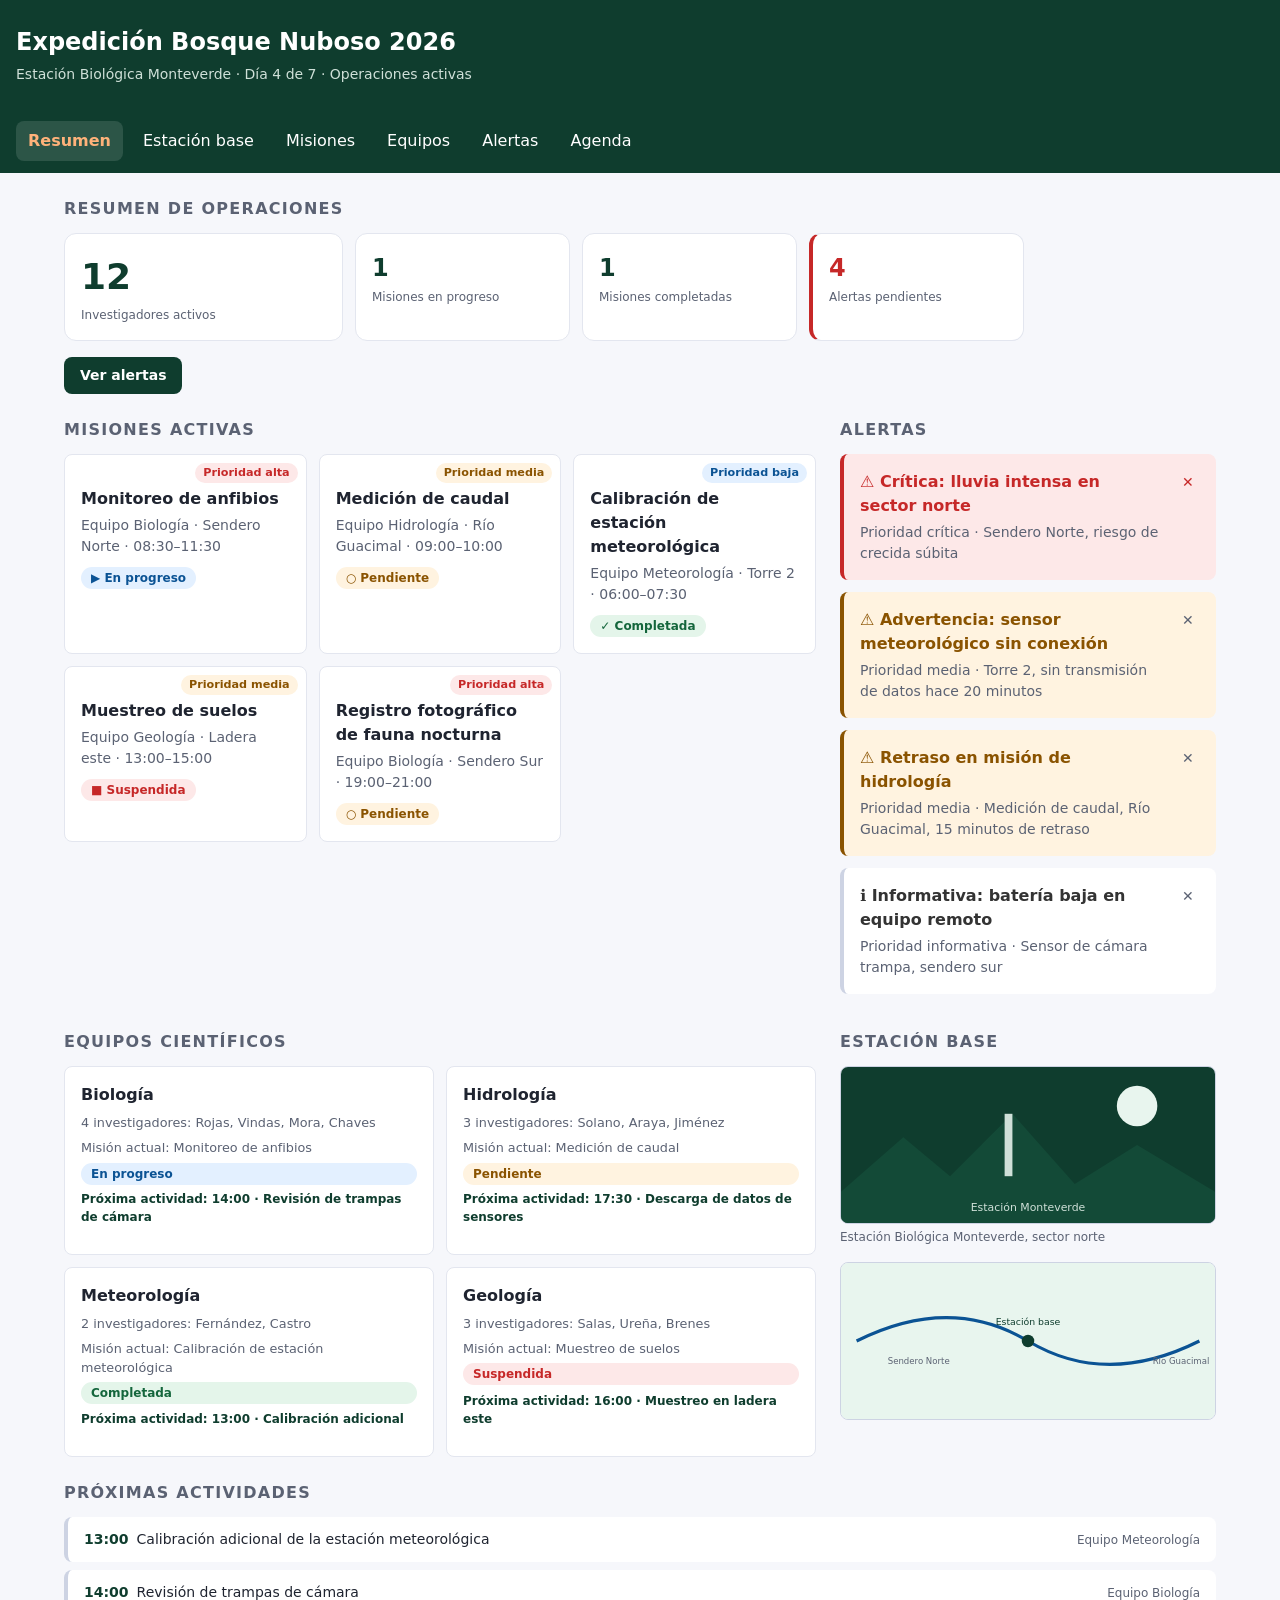
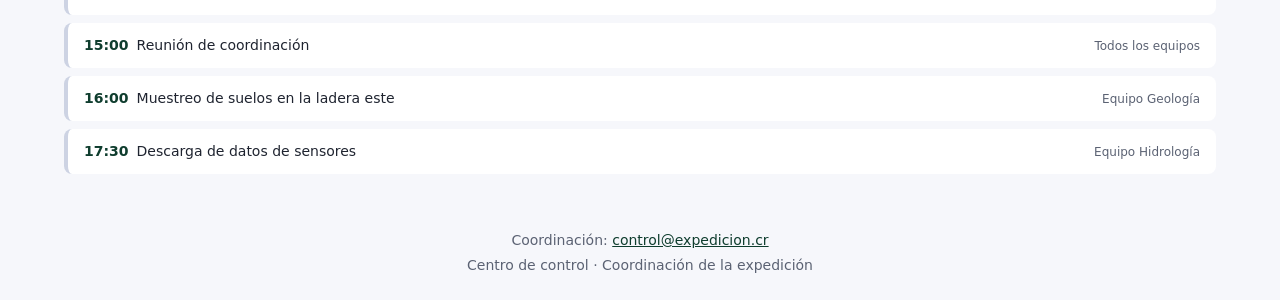
==== commit 3bed2631: "Ajustes en colores, contraste y escritorio para CSS de caso 1" ====
--- a/caso1/index.html
+++ b/caso1/index.html
@@ -30,7 +30,7 @@
       <span class="indicador__etiqueta">Investigadores activos</span>
     </li>
     <li class="indicador">
-      <span class="indicador__valor">3</span>
+    <span class="indicador__valor">1</span>
       <span class="indicador__etiqueta">Misiones en progreso</span>
     </li>
     <li class="indicador">
@@ -176,7 +176,7 @@
   <section id="agenda" aria-labelledby="t-agenda">
     <h2 id="t-agenda">Próximas actividades</h2>
     <ol class="agenda">
-      <li><time datetime="13:00">13:00</time> Calibración de la estación meteorológica <span class="equipo">Equipo Meteorología</span></li>
+      <li><time datetime="13:00">13:00</time> Calibración adicional de la estación meteorológica <span class="equipo">Equipo Meteorología</span></li>
       <li><time datetime="14:00">14:00</time> Revisión de trampas de cámara <span class="equipo">Equipo Biología</span></li>
       <li><time datetime="15:00">15:00</time> Reunión de coordinación <span class="equipo">Todos los equipos</span></li>
       <li><time datetime="16:00">16:00</time> Muestreo de suelos en la ladera este <span class="equipo">Equipo Geología</span></li>
--- a/caso1/css/estilos.css
+++ b/caso1/css/estilos.css
@@ -1,16 +1,32 @@
 *, *::before, *::after { box-sizing: border-box; }
 
 :root {
-  /* Colores */
+  /* Identidad */
   --color-primario: #0f3d2e;
+  --color-primario-hover: #17553f;
+  --color-primario-claro: #cfe0d8;
+  --color-acento: #ffb27a;
+  --color-foco: #ffd54f;
   /* Fondo y superficies */
   --color-fondo: #f6f7fb;
   --color-superficie: #fff;
+  --color-superficie-alt: #eceef5;
   --color-borde: #cdd3e3;
+  --color-borde-suave: #e3e6ef;
   /* Texto */
   --color-texto: #1f2430;
   --color-texto-suave: #5b6273;
   --color-texto-invertido: #fff;
+  /* Estados y prioridades */
+  --color-critico: #c62828;
+  --color-critico-fondo: #fde8e8;
+  --color-critico-hover: #f8d4d4;
+  --color-advertencia: #8a5300;
+  --color-advertencia-fondo: #fff3e0;
+  --color-ok: #14663c;
+  --color-ok-fondo: #e4f5ea;
+  --color-info: #0b5394;
+  --color-info-fondo: #e3f0ff;
   /* Espaciado */
   --espacio-2: .5rem;
   --espacio-3: 1rem;
@@ -23,8 +39,8 @@
 body {
     margin: 0;
     font-family: system-ui, sans-serif;
-    background: #f6f7fb;
-    color: #333;
+    background: var(--color-fondo);
+    color: var(--color-texto);
     line-height: 1.5;
 }
 
@@ -36,6 +52,7 @@
 
 main section {
     margin-bottom: 2rem;
+    scroll-margin-top: 4.5rem;
 }
 
 h2 {
@@ -43,7 +60,7 @@
     font-size: 1rem;
     text-transform: uppercase;
     letter-spacing: .08em;
-    color: #5b6273;
+    color: var(--color-texto-suave);
 }
 
 img {
@@ -54,7 +71,7 @@
 /*  Cabecera  */
 header {
     background: var(--color-primario);
-    color: #fff;
+    color: var(--color-texto-invertido);
     padding: 1.5rem 1rem;
 }
 
@@ -66,11 +83,14 @@
 header p {
     margin: 0;
     font-size: .875rem;
-    color: #cfe0d8;
+    color: var(--color-primario-claro);
 }
 
 /*  Navegación  */
 .nav {
+    position: sticky;   
+    top: 0;
+    z-index: 20;
     background: var(--color-primario);
     padding: .75rem 1rem;
 }
@@ -80,27 +100,32 @@
     margin: 0;
     padding: 0;
     display: flex;
-    flex-wrap: wrap;
+    flex-wrap: nowrap;
+    overflow-x: auto;
     gap: .5rem;
-}
+    scrollbar-width: none;
+}
+.nav__lista::-webkit-scrollbar { display: none; }
 
 .nav__enlace {
-    color: #fff;
+    color: var(--color-texto-invertido);
     text-decoration: none;
     display: block;
     padding: .5rem .75rem;
     border-radius: .5rem;
+    white-space: nowrap;
+    flex: 0 0 auto;
 }
 
 .nav__enlace:hover,
 .nav__enlace:focus-visible {
     background: rgba(255, 255, 255, .2);
-    outline: 2px solid #ffd54f;
+    outline: 2px solid var(--color-foco);
     outline-offset: 2px;
 }
 
 .nav__enlace[aria-current="page"] {
-    color: #ffb27a;
+    color: var(--color-acento);
     background: rgba(255, 255, 255, .12);
     font-weight: 700;
 }
@@ -111,18 +136,18 @@
     padding: .5rem 1rem;
     border-radius: .5rem;
     background: var(--color-primario);
-    color: #fff;
+    color: var(--color-texto-invertido);
     text-decoration: none;
     font-size: .875rem;
     font-weight: 600;
 }
 
 .boton:hover {
-    background: #17553f;
+    background: var(--color-primario-hover);
 }
 
 .boton:focus-visible {
-    outline: 2px solid #ffd54f;
+    outline: 2px solid var(--color-foco);
     outline-offset: 2px;
 }
 
@@ -134,14 +159,14 @@
 figcaption {
     margin-top: .25rem;
     font-size: .75rem;
-    color: #5b6273;
+    color: var(--color-texto-suave);
 }
 
 .foto,
 .mapa {
     display: block;
     border-radius: .5rem;
-    border: 1px solid #cdd3e3;
+    border: 1px solid var(--color-borde);
 }
 
 /*  Misiones  */
@@ -155,23 +180,24 @@
 }
 
 .misiones article {
+    position: relative;        /* contenedor de la etiqueta de prioridad */
     height: 100%;
-    background: #fff;
-    border: 1px solid #e3e6ef;
-    border-radius: .5rem;
-    padding: 1rem;
+    background: var(--color-superficie);
+    border: 1px solid var(--color-borde-suave);
+    border-radius: .5rem;
+    padding: 2rem 1rem 1rem;   /* espacio superior para la etiqueta */
 }
 
 .misiones h3 {
     margin: 0 0 .25rem;
     font-size: 1rem;
-    color: #333;
+    color: var(--color-texto);
 }
 
 .misiones p {
     margin: 0 0 .5rem;
     font-size: .875rem;
-    color: #5b6273;
+    color: var(--color-texto-suave);
 }
 
 /* Estado: base */
@@ -181,29 +207,29 @@
     border-radius: 999px;
     font-size: .75rem;
     font-weight: 600;
-    background: #eceef5;
-    color: #5b6273;
+    background: var(--color-superficie-alt);
+    color: var(--color-texto-suave);
 }
 
 /* Modificadores */
 .estado--progreso {
-    background: #e3f0ff;
-    color: #0b5394;
+    background: var(--color-info-fondo);
+    color: var(--color-info);
 }
 
 .estado--pendiente {
-    background: #fff3e0;
-    color: #8a5300;
+    background: var(--color-advertencia-fondo);
+    color: var(--color-advertencia);
 }
 
 .estado--completada {
-    background: #e4f5ea;
-    color: #14663c;
+    background: var(--color-ok-fondo);
+    color: var(--color-ok);
 }
 
 .estado--suspendida {
-    background: #fde8e8;
-    color: #c62828;
+    background: var(--color-critico-fondo);
+    color: var(--color-critico);
 }
 
 /*  Alertas  */
@@ -211,8 +237,8 @@
 /* Base del componente */
 .alerta {
     position: relative;
-    background: #fff;
-    border-left: 4px solid #cdd3e3;
+    background: var(--color-superficie);
+    border-left: 4px solid var(--color-borde);
     padding: 1rem;
     padding-right: 3.5rem;
     margin-bottom: .75rem;
@@ -228,7 +254,7 @@
 .alerta__texto {
     margin: 0;
     font-size: .875rem;
-    color: #5b6273;
+    color: var(--color-texto-suave);
 }
 
 .cerrar {
@@ -242,14 +268,14 @@
     border: 0;
     border-radius: .5rem;
     background: transparent;
-    color: #5b6273;
+    color: var(--color-texto-suave);
     font-size: .875rem;
     line-height: 1;
     cursor: pointer;
 }
 
 .cerrar:hover {
-    background: #eceef5;
+    background: var(--color-superficie-alt);
 }
 
 .cerrar:focus-visible {
@@ -259,25 +285,25 @@
 
 /* Modificadores */
 .alerta--critica {
-    background: #fde8e8;
-    border-left-color: #c62828;
+    background: var(--color-critico-fondo);
+    border-left-color: var(--color-critico);
 }
 .alerta--advertencia {
-    background: #fff3e0;
-    border-left-color: #8a5300;
-}
-.alerta--advertencia .alerta__titulo { color: #8a5300; }
+    background: var(--color-advertencia-fondo);
+    border-left-color: var(--color-advertencia);
+}
+.alerta--advertencia .alerta__titulo { color: var(--color-advertencia); }
 
 .alerta--critica .alerta__titulo {
-    color: #c62828;
+    color: var(--color-critico);
 }
 
 .alerta--critica .cerrar {
-    color: #c62828;
+    color: var(--color-critico);
 }
 
 .alerta--critica .cerrar:hover {
-    background: #f8d4d4;
+    background: var(--color-critico-hover);
 }
 
 /*  Agenda  */
@@ -292,8 +318,8 @@
     flex-wrap: wrap;
     align-items: baseline;
     gap: .5rem;
-    background: #fff;
-    border-left: 4px solid #cdd3e3;
+    background: var(--color-superficie);
+    border-left: 4px solid var(--color-borde);
     border-radius: .5rem;
     padding: .75rem 1rem;
     margin-bottom: .5rem;
@@ -309,7 +335,7 @@
 .equipo {
     margin-left: auto;
     font-size: .75rem;
-    color: #5b6273;
+    color: var(--color-texto-suave);
 }
 
 /*  Pie  */
@@ -317,7 +343,7 @@
     padding: 1.5rem 1rem;
     text-align: center;
     font-size: .875rem;
-    color: #5b6273;
+    color: var(--color-texto-suave);
 }
 
 footer p {
@@ -343,8 +369,8 @@
 }
 
 .indicador {
-    background: #fff;
-    border: 1px solid #e3e6ef;
+    background: var(--color-superficie);
+    border: 1px solid var(--color-borde-suave);
     border-radius: var(--radio);
     padding: var(--espacio-3);
     display: flex;
@@ -374,16 +400,11 @@
 }
 
 .indicador--alerta {
-    border-left: 4px solid #c62828;
+    border-left: 4px solid var(--color-critico);
 }
 
 .indicador--alerta .indicador__valor {
-    color: #c62828;
-}
-
-.misiones article {
-    position: relative;
-    padding-top: 2rem; 
+    color: var(--color-critico);
 }
 
 .prioridad {
@@ -394,13 +415,13 @@
     font-weight: 700;
     padding: .1rem .5rem;
     border-radius: 999px;
-    background: #eceef5;
-    color: var(--color-texto-suave);
-}
-
-.prioridad--alta { background: #fde8e8; color: #c62828; }
-.prioridad--media { background: #fff3e0; color: #8a5300; }
-.prioridad--baja { background: #e4f5ea; color: #14663c; }
+    background: var(--color-superficie-alt);
+    color: var(--color-texto-suave);
+}
+
+.prioridad--alta { background: var(--color-critico-fondo); color: var(--color-critico); }
+.prioridad--media { background: var(--color-advertencia-fondo); color: var(--color-advertencia); }
+.prioridad--baja { background: var(--color-info-fondo); color: var(--color-info); }
 
 /*  Equipos  */
 .equipos {
@@ -414,8 +435,8 @@
 
 .equipo-tarjeta article {
     height: 100%;
-    background: #fff;
-    border: 1px solid #e3e6ef;
+    background: var(--color-superficie);
+    border: 1px solid var(--color-borde-suave);
     border-radius: .5rem;
     padding: 1rem;
     display: flex;
@@ -441,15 +462,12 @@
     font-weight: 600;
 }
 
-/*  Posicionamiento: nav siempre visible mientras se hace scroll  */
-.nav {
-    position: sticky;
-    top: 0;
-    z-index: 20;
-}
-
 /*  Tablet (601–1024px)  */
 @media (min-width: 601px) {
+    .nav__lista { 
+        flex-wrap: wrap; 
+        overflow: visible; 
+    }
     .indicadores {
         flex-wrap: nowrap;
     }
@@ -473,8 +491,8 @@
         grid-template-areas:
             "resumen   resumen"
             "misiones  alertas"
-            "misiones  equipos"
-            "estacion  agenda";
+            "equipos   estacion"
+            "agenda    agenda";
         gap: 1.5rem;
         align-items: start;
     }
@@ -489,4 +507,6 @@
     #equipos   { grid-area: equipos; }
     #estacion  { grid-area: estacion; }
     #agenda    { grid-area: agenda; }
+    .misiones { grid-template-columns: repeat(auto-fill, minmax(14rem, 1fr)); }
+    .indicadores { max-width: 60rem; }
 }
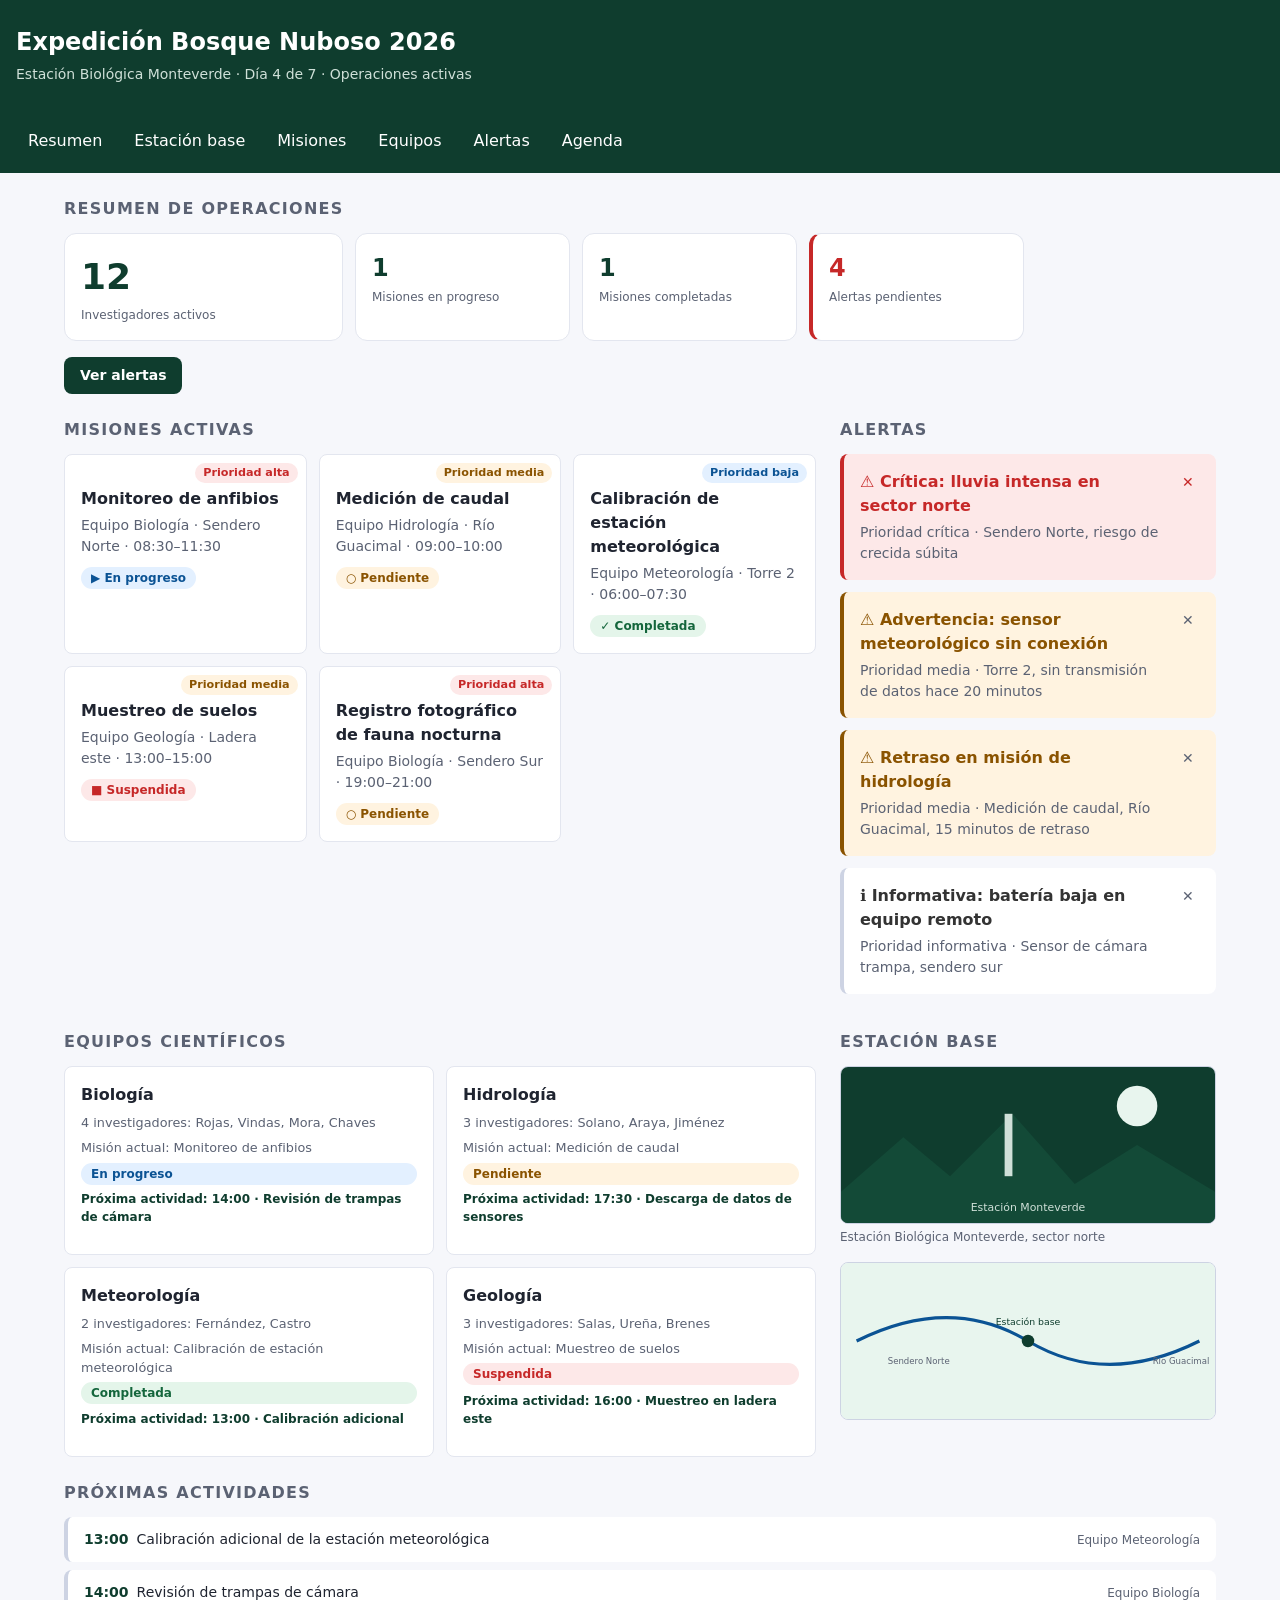
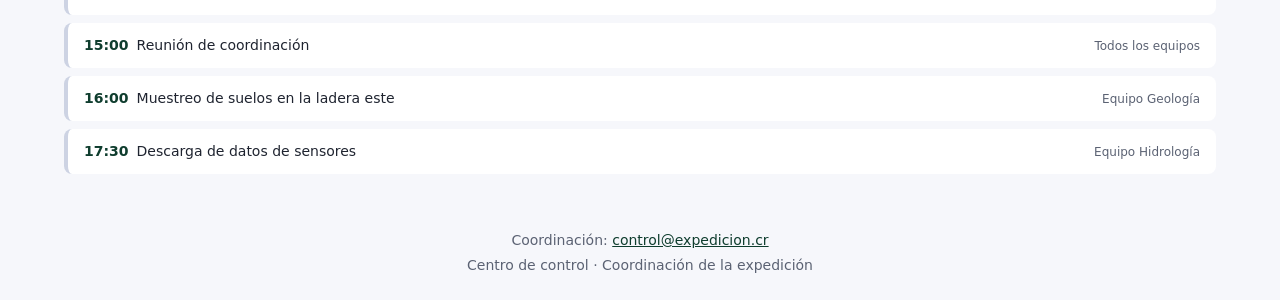
==== commit 616be957: "Ajustes en colores, contraste y escritorio para caso 1" ====
--- a/caso1/index.html
+++ b/caso1/index.html
@@ -13,7 +13,7 @@
 </header>
 <nav class="nav" aria-label="Principal">
   <ul class="nav__lista">
-    <li><a class="nav__enlace" href="#resumen" aria-current="page">Resumen</a></li>
+    <li><a class="nav__enlace" href="#resumen" aria-current="location">Resumen</a></li>
     <li><a class="nav__enlace" href="#estacion">Estación base</a></li>
     <li><a class="nav__enlace" href="#misiones">Misiones</a></li>
     <li><a class="nav__enlace" href="#equipos">Equipos</a></li>
@@ -44,23 +44,6 @@
   </ul>
   <a class="boton" href="#alertas">Ver alertas</a>
 </section>
-
-  <section id="estacion" aria-labelledby="t-estacion">
-    <h2 id="t-estacion">Estación base</h2>
-
-    <figure>
-      <img class="foto"
-           src="img/estacion.svg"
-           width="480" height="200"
-           alt="Torre de la estación meteorológica entre la niebla del bosque nuboso">
-      <figcaption>Estación Biológica Monteverde, sector norte</figcaption>
-    </figure>
-
-    <img class="mapa"
-        src="img/mapa.svg"
-         width="480" height="200"
-         alt="Mapa de la reserva: estación base al centro, sendero norte y río Guacimal al este">
-  </section>
 
   <section id="misiones" aria-labelledby="t-misiones">
     <h2 id="t-misiones">Misiones activas</h2>
@@ -173,6 +156,23 @@
 </article>
 </section>
 
+  <section id="estacion" aria-labelledby="t-estacion">
+    <h2 id="t-estacion">Estación base</h2>
+
+    <figure>
+      <img class="foto"
+           src="img/estacion.svg"
+           width="480" height="200"
+           alt="Torre de la estación meteorológica entre la niebla del bosque nuboso">
+      <figcaption>Estación Biológica Monteverde, sector norte</figcaption>
+    </figure>
+
+    <img class="mapa"
+        src="img/mapa.svg"
+         width="480" height="200"
+         alt="Mapa de la reserva: estación base al centro, sendero norte y río Guacimal al este">
+  </section>
+
   <section id="agenda" aria-labelledby="t-agenda">
     <h2 id="t-agenda">Próximas actividades</h2>
     <ol class="agenda">
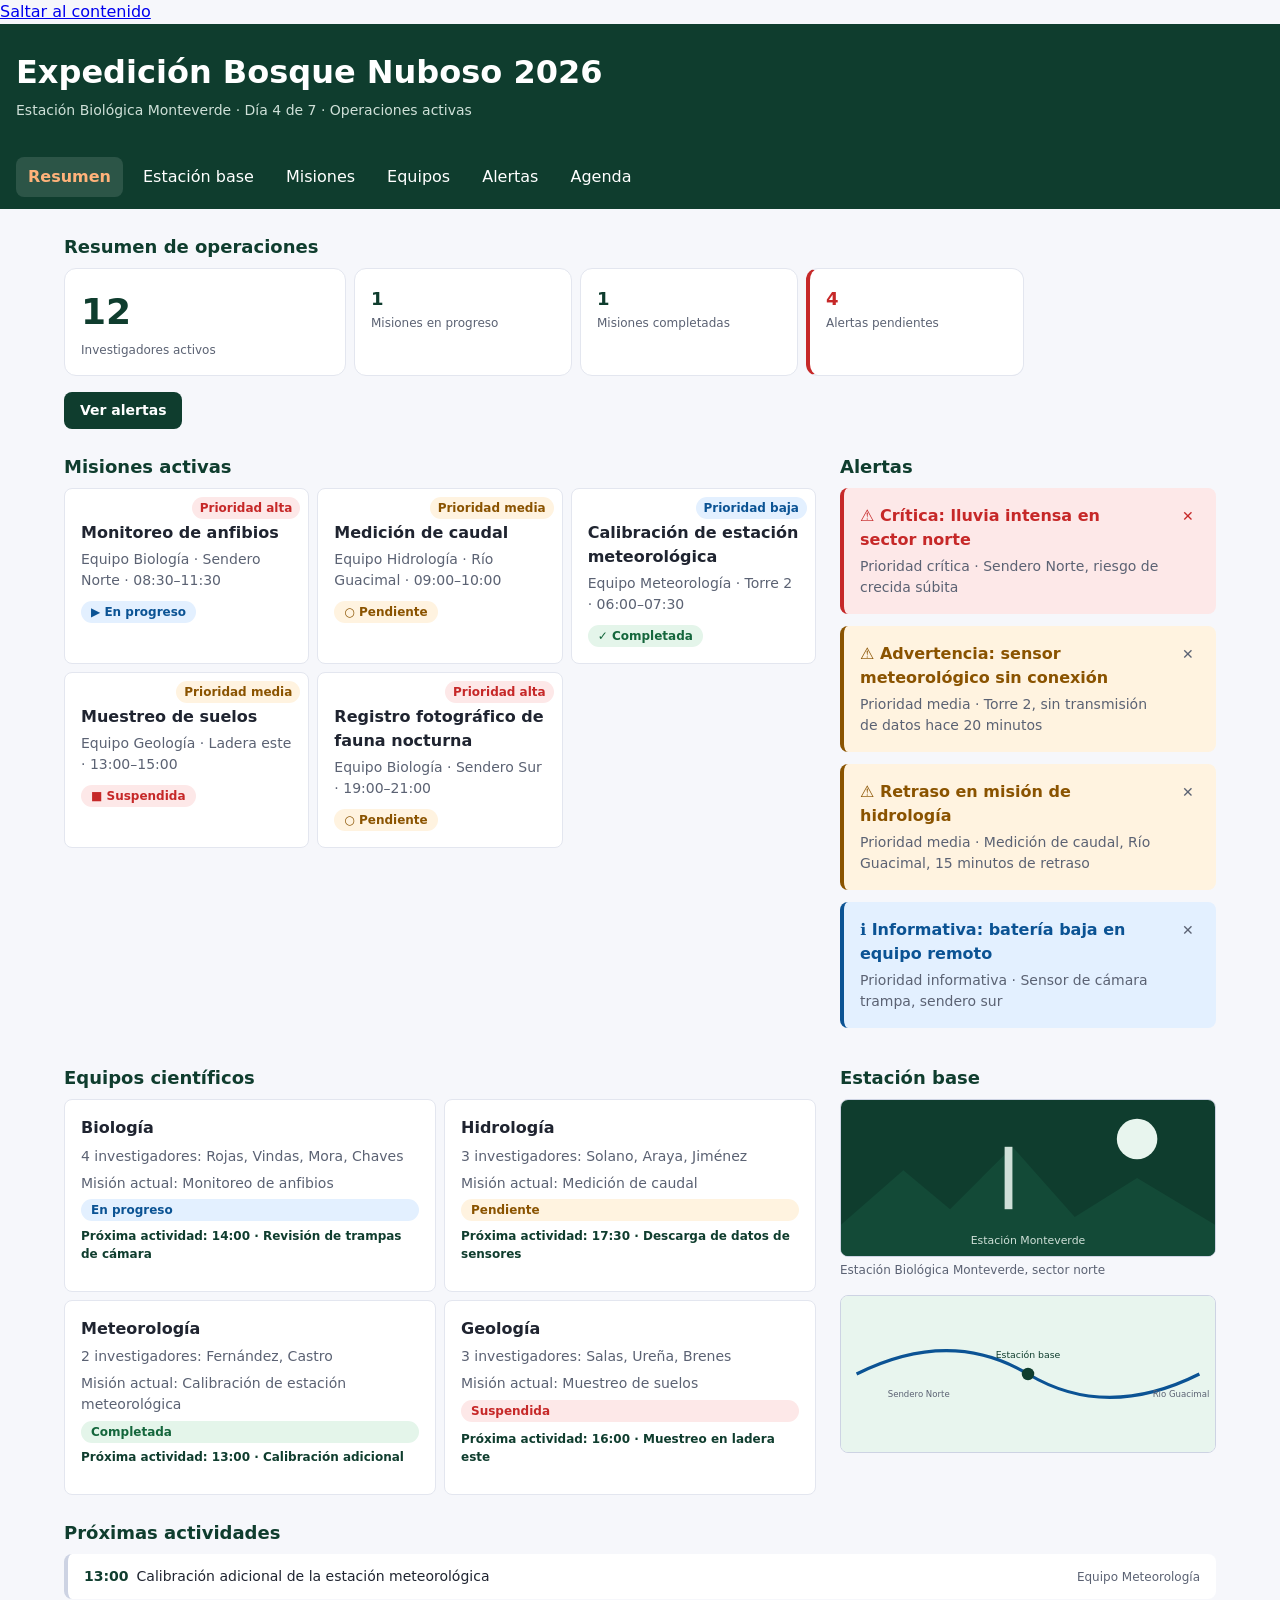
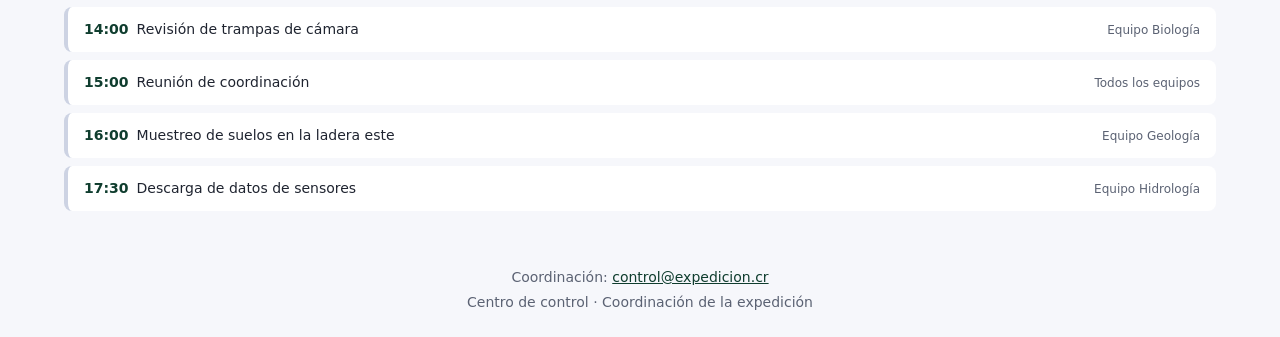
==== commit 1993b133: "Ajustes de variables globales para evitar usar valores estaticos en CSS" ====
--- a/caso1/index.html
+++ b/caso1/index.html
@@ -7,6 +7,7 @@
   <link rel="stylesheet" href="css/estilos.css">
 </head>
 <body>
+<a class="salto" href="#contenido">Saltar al contenido</a>
 <header>
   <h1>Expedición Bosque Nuboso 2026</h1>
   <p>Estación Biológica Monteverde · Día 4 de 7 · Operaciones activas</p>
@@ -147,7 +148,7 @@
     <span aria-hidden="true">✕</span>
   </button>
 </article>
-<article class="alerta">
+<article class="alerta alerta--info">
   <h3 class="alerta__titulo"><span aria-hidden="true">ℹ</span> Informativa: batería baja en equipo remoto</h3>
   <p class="alerta__texto">Prioridad informativa · Sensor de cámara trampa, sendero sur</p>
   <button type="button" class="cerrar" aria-label="Cerrar alerta: batería baja en equipo remoto">
--- a/caso1/css/estilos.css
+++ b/caso1/css/estilos.css
@@ -31,6 +31,12 @@
   --espacio-2: .5rem;
   --espacio-3: 1rem;
   --espacio-4: 1.5rem;
+ /* Tipografía */
+  --texto-xs: .75rem;
+  --texto-sm: .875rem;
+  --texto-md: 1rem;
+  --texto-lg: 1.125rem;
+  --texto-xl: clamp(1.5rem, 1.2rem + 1.5vw, 2rem);
   /* Radios */
   --radio: .75rem;
 }
@@ -51,16 +57,14 @@
 }
 
 main section {
-    margin-bottom: 2rem;
+    margin-bottom: var(--espacio-4);
     scroll-margin-top: 4.5rem;
 }
 
 h2 {
-    margin: 0 0 .75rem;
-    font-size: 1rem;
-    text-transform: uppercase;
-    letter-spacing: .08em;
-    color: var(--color-texto-suave);
+    margin: 0 0 var(--espacio-2);
+    font-size: var(--texto-lg);
+    color: var(--color-primario);
 }
 
 img {
@@ -77,7 +81,7 @@
 
 header h1 {
     margin: 0 0 .25rem;
-    font-size: 1.5rem;
+    font-size: var(--texto-xl);
 }
 
 header p {
@@ -124,7 +128,7 @@
     outline-offset: 2px;
 }
 
-.nav__enlace[aria-current="page"] {
+.nav__enlace[aria-current="location"] {
     color: var(--color-acento);
     background: rgba(255, 255, 255, .12);
     font-weight: 700;
@@ -175,7 +179,7 @@
     margin: 0;
     padding: 0;
     display: grid;
-    gap: .75rem;
+    gap: var(--espacio-2);
     grid-template-columns: repeat(auto-fill, minmax(16rem, 1fr));
 }
 
@@ -190,7 +194,7 @@
 
 .misiones h3 {
     margin: 0 0 .25rem;
-    font-size: 1rem;
+    font-size: var(--texto-md);
     color: var(--color-texto);
 }
 
@@ -248,7 +252,7 @@
 .alerta__titulo {
     margin: 0 0 .25rem;
     font-size: 1rem;
-    color: #333;
+    color: var(--color-texto);
 }
 
 .alerta__texto {
@@ -294,6 +298,12 @@
 }
 .alerta--advertencia .alerta__titulo { color: var(--color-advertencia); }
 
+.alerta--info {
+    background: var(--color-info-fondo);
+    border-left-color: var(--color-info);
+}
+.alerta--info .alerta__titulo { color: var(--color-info); }
+
 .alerta--critica .alerta__titulo {
     color: var(--color-critico);
 }
@@ -365,7 +375,7 @@
     padding: 0;
     display: flex;
     flex-wrap: wrap;
-    gap: .75rem;
+    gap: var(--espacio-2);
 }
 
 .indicador {
@@ -380,13 +390,13 @@
 }
 
 .indicador__valor {
-    font-size: 1.5rem;
+    font-size: var(--texto-lg);
     font-weight: 700;
     color: var(--color-primario);
 }
 
 .indicador__etiqueta {
-    font-size: .75rem;
+    font-size: var(--texto-xs);
     color: var(--color-texto-suave);
 }
 
@@ -411,7 +421,7 @@
     position: absolute;
     top: .5rem;
     right: .5rem;
-    font-size: .7rem;
+    font-size: var(--texto-xs);
     font-weight: 700;
     padding: .1rem .5rem;
     border-radius: 999px;
@@ -429,7 +439,7 @@
     margin: 0;
     padding: 0;
     display: grid;
-    gap: .75rem;
+    gap: var(--espacio-2);
     grid-template-columns: repeat(auto-fit, minmax(14rem, 1fr));
 }
 
@@ -446,12 +456,12 @@
 
 .equipo-tarjeta h3 {
     margin: 0;
-    font-size: 1rem;
+    font-size: var(--texto-md);
 }
 
 .equipo-tarjeta__dato {
     margin: 0;
-    font-size: .8rem;
+    font-size: var(--texto-sm);
     color: var(--color-texto-suave);
 }
 
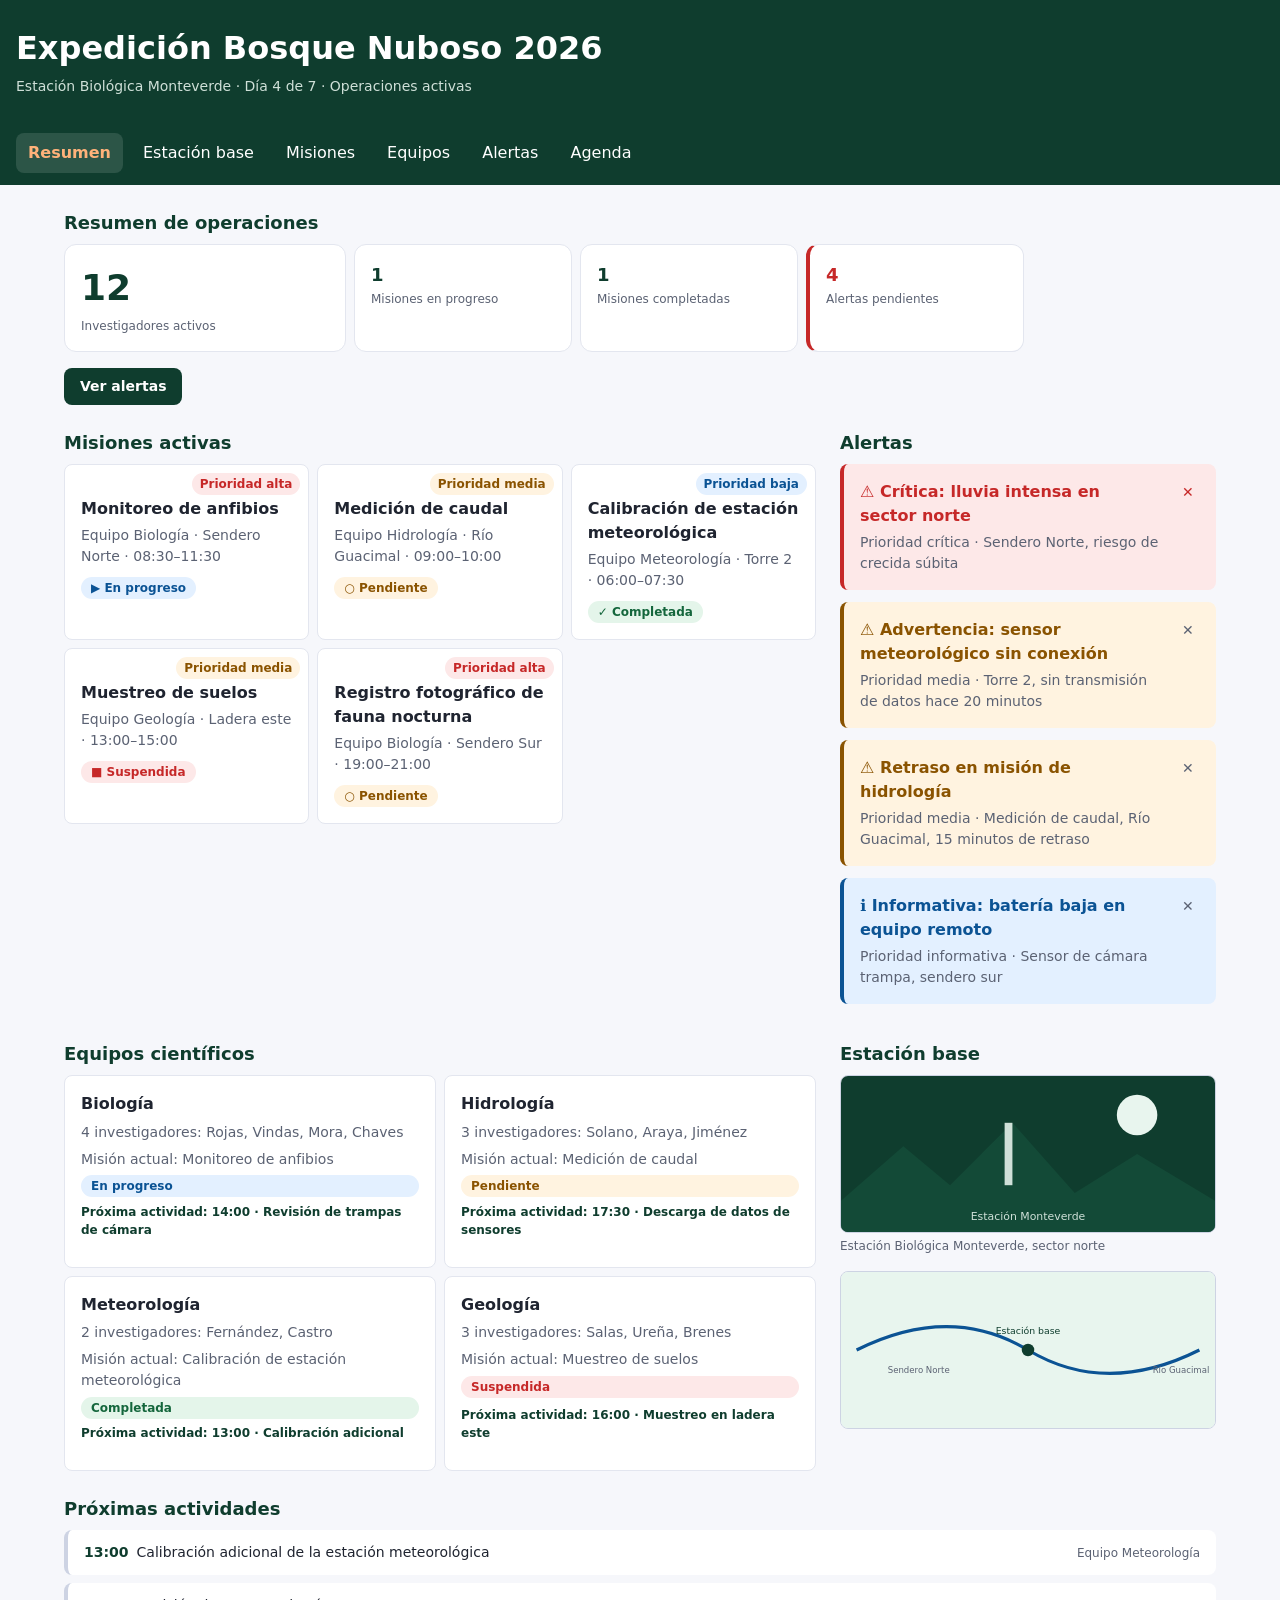
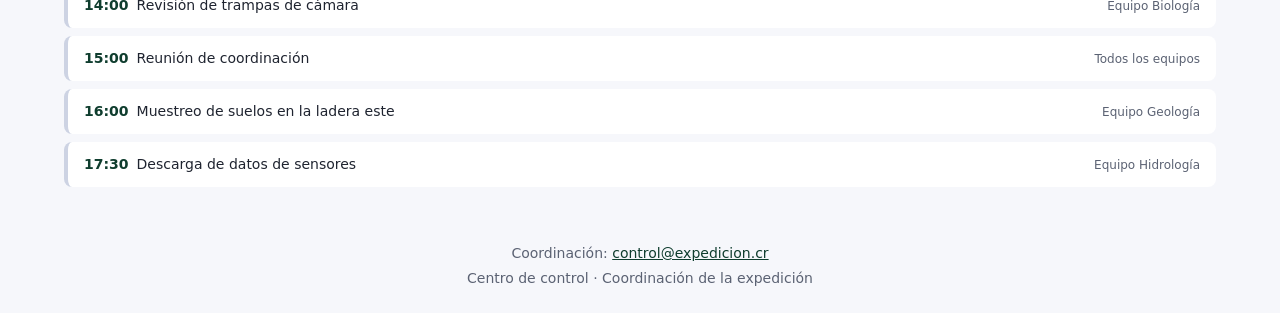
==== commit ed7a8940: "Cambios en readme y agregar imagen en header para caso2" ====
--- a/caso1/index.html
+++ b/caso1/index.html
@@ -7,7 +7,6 @@
   <link rel="stylesheet" href="css/estilos.css">
 </head>
 <body>
-<a class="salto" href="#contenido">Saltar al contenido</a>
 <header>
   <h1>Expedición Bosque Nuboso 2026</h1>
   <p>Estación Biológica Monteverde · Día 4 de 7 · Operaciones activas</p>
